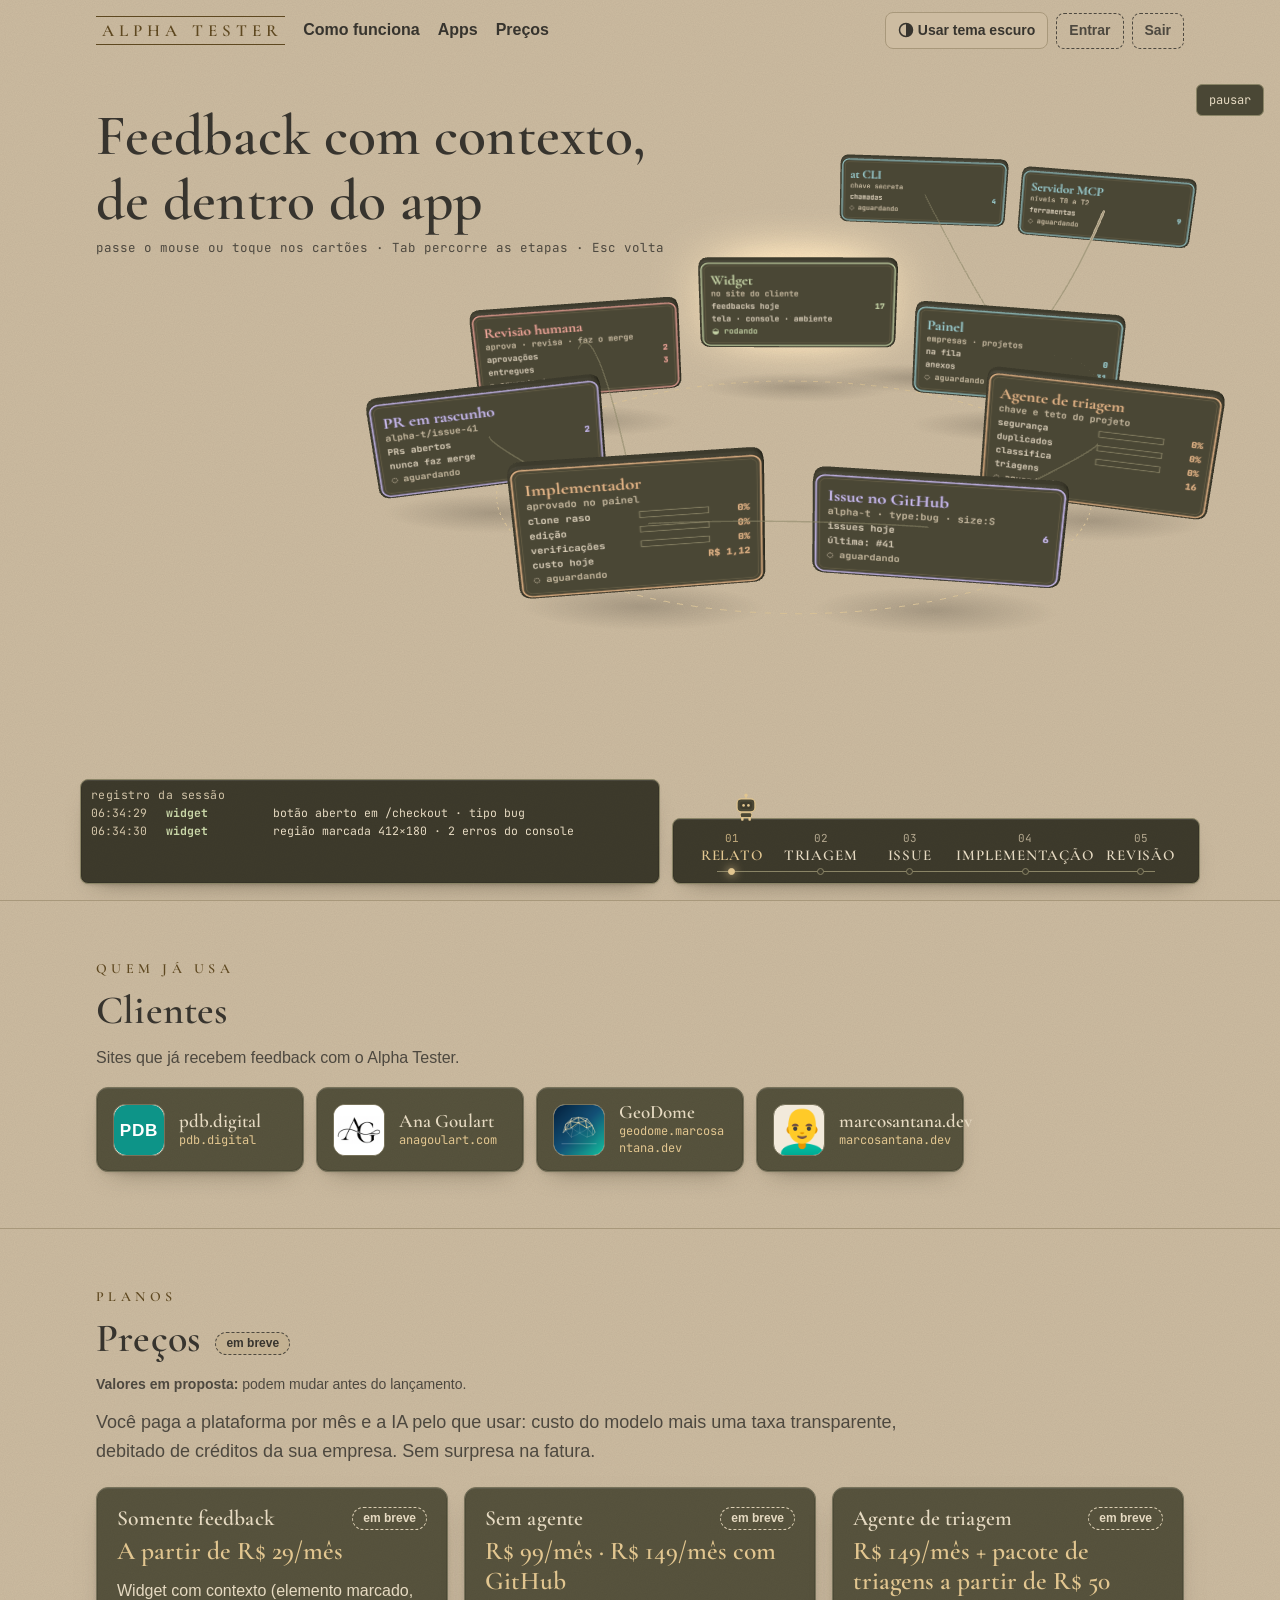
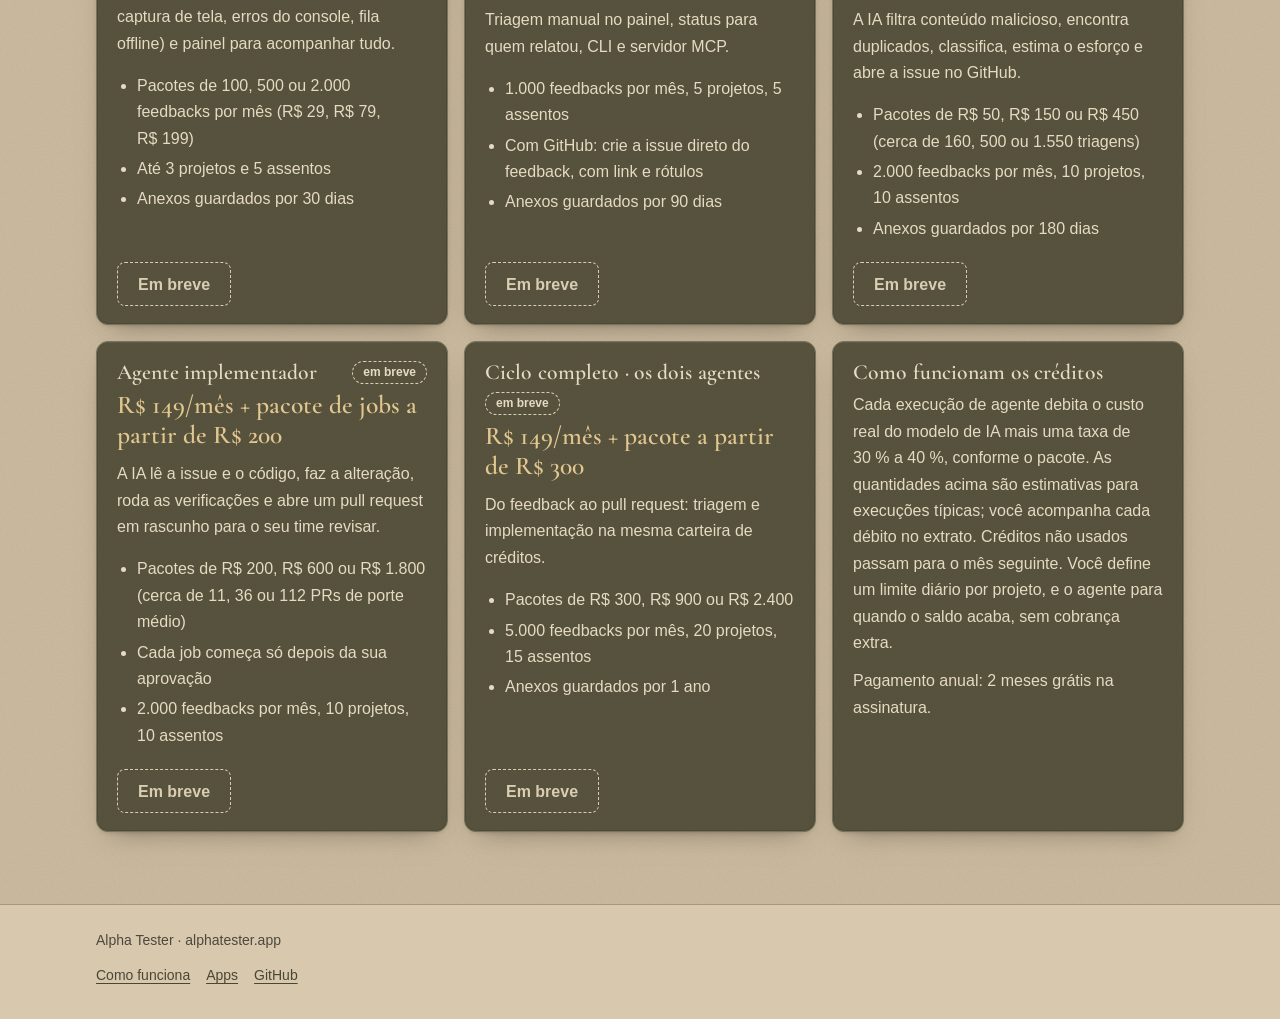
==== index.html @ ad8955ed "feat(landing): animated hero scene of the loop (#3) The first viewport is the loop, in real 3D (thre" ====
<!doctype html>
<html lang="pt-BR">
<head>
<meta charset="utf-8">
<meta name="viewport" content="width=device-width, initial-scale=1">
<title>Alpha Tester — feedback com contexto, de dentro do app</title>
<meta name="description" content="Alpha Tester: widget de feedback para apps em teste. O relato chega com tela, console e ambiente; um agente faz a triagem e abre a issue no GitHub, outro propõe a correção em um PR em rascunho.">
<meta name="color-scheme" content="light dark">
<meta name="theme-color" content="#CDBCA1" media="(prefers-color-scheme: light)">
<meta name="theme-color" content="#17333A" media="(prefers-color-scheme: dark)">
<link rel="canonical" href="https://alphatester.app/">
<meta property="og:type" content="website">
<meta property="og:site_name" content="Alpha Tester">
<meta property="og:locale" content="pt_BR">
<meta property="og:url" content="https://alphatester.app/">
<meta property="og:title" content="Alpha Tester — feedback com contexto, de dentro do app">
<meta property="og:description" content="Do widget ao PR em rascunho: feedback com contexto, triagem por agente, issue no GitHub e uma pessoa decidindo o merge.">
<meta name="twitter:card" content="summary">
<link rel="icon" href="/assets/favicon.svg" type="image/svg+xml">
<script>
  (function () {
    try {
      var t = localStorage.getItem('alphatester-theme');
      if (t === 'light' || t === 'dark') document.documentElement.setAttribute('data-theme', t);
    } catch (e) { /* storage unavailable: follow the system preference */ }
  })();
</script>
<link rel="stylesheet" href="/assets/site.css">
<script src="/assets/theme.js" defer></script>
<script src="/assets/scenes.js" defer></script>
<script src="/assets/loop.js" defer></script>
<script type="module" src="/assets/hero3d.js"></script>
</head>
<body>
<a class="skip" href="#conteudo">Pular para o conteúdo</a>

<header class="site-header is-over">
  <div class="wrap">
    <a class="brand" href="/">ALPHA TESTER</a>
    <nav class="site-nav" aria-label="Principal">
      <a href="/como-funciona/">Como funciona</a>
      <a href="https://apps.alphatester.app">Apps</a>
      <a href="#precos">Preços</a>
    </nav>
    <div class="header-actions">
      <button type="button" class="theme-toggle" data-theme-toggle hidden>
        <svg viewBox="0 0 16 16" aria-hidden="true"><circle cx="8" cy="8" r="6.5" fill="none" stroke="currentColor" stroke-width="1.5"/><path d="M8 1.5a6.5 6.5 0 0 1 0 13z" fill="currentColor"/></svg><span data-theme-label>Usar tema escuro</span>
      </button>
      <button type="button" class="btn small" aria-disabled="true" title="em breve">Entrar</button>
      <button type="button" class="btn small" aria-disabled="true" title="em breve">Sair</button>
    </div>
  </div>
</header>

<main id="conteudo">
  <section class="hero" id="ciclo" aria-labelledby="hero-titulo" data-story="hero" data-view="3d">
    <div class="story-stage" data-stage></div>
    <div class="hero-copy">
      <h1 id="hero-titulo">Feedback com contexto, de dentro do app</h1>
      <p class="hero-hint">passe o mouse ou toque nos cartões · Tab percorre as etapas · Esc volta</p>
    </div>
    <ul class="proxies" data-proxies></ul>
    <button type="button" class="scene-ctl" data-ctl>pausar</button>
    <div class="hero-dock">
      <div class="story-log" data-log></div>
      <nav class="rail" data-rail aria-label="Etapas do ciclo"></nav>
    </div>
    <div data-caption></div>
  </section>

  <section id="clientes" class="below" aria-labelledby="clientes-titulo">
    <div class="wrap">
      <p class="eyebrow">Quem já usa</p>
      <h2 id="clientes-titulo">Clientes</h2>
      <p class="muted">Sites que já recebem feedback com o Alpha Tester.</p>
      <ul class="clients">
        <li><a class="client card" href="https://pdb.digital">
          <img src="/assets/clients/pdb-digital.svg" alt="" width="56" height="56">
          <span><strong>pdb.digital</strong><span class="client-url">pdb.digital</span></span>
        </a></li>
        <li><a class="client card" href="https://anagoulart.com">
          <img src="/assets/clients/ana-goulart.png" alt="" width="56" height="56">
          <span><strong>Ana Goulart</strong><span class="client-url">anagoulart.com</span></span>
        </a></li>
        <li><a class="client card" href="https://geodome.marcosantana.dev">
          <img src="/assets/clients/geodome.png" alt="" width="56" height="56">
          <span><strong>GeoDome</strong><span class="client-url">geodome.marcosantana.dev</span></span>
        </a></li>
        <li><a class="client card" href="https://marcosantana.dev">
          <img src="/assets/clients/marcosantana-dev.svg" alt="" width="56" height="56">
          <span><strong>marcosantana.dev</strong><span class="client-url">marcosantana.dev</span></span>
        </a></li>
      </ul>
    </div>
  </section>

  <section id="precos" class="below" aria-labelledby="precos-titulo">
    <div class="wrap">
      <p class="eyebrow">Planos</p>
      <h2 id="precos-titulo">Preços <span class="badge soon">em breve</span></h2>
      <p class="small-print"><strong>Valores em proposta:</strong> podem mudar antes do lançamento.</p>
      <p class="lead">Você paga a plataforma por mês e a IA pelo que usar: custo
      do modelo mais uma taxa transparente, debitado de créditos da sua
      empresa. Sem surpresa na fatura.</p>
      <div class="grid three plans">
        <article class="card plan">
          <div class="plan-head"><h3>Somente feedback</h3><span class="badge soon">em breve</span></div>
          <p class="plan-price">A partir de R$&nbsp;29/mês</p>
          <p>Widget com contexto (elemento marcado, captura de tela, erros do console, fila offline) e painel para acompanhar tudo.</p>
          <ul>
            <li>Pacotes de 100, 500 ou 2.000 feedbacks por mês (R$&nbsp;29, R$&nbsp;79, R$&nbsp;199)</li>
            <li>Até 3 projetos e 5 assentos</li>
            <li>Anexos guardados por 30 dias</li>
          </ul>
          <button type="button" class="btn plan-cta" aria-disabled="true" title="em breve">Em breve</button>
        </article>
        <article class="card plan">
          <div class="plan-head"><h3>Sem agente</h3><span class="badge soon">em breve</span></div>
          <p class="plan-price">R$&nbsp;99/mês · R$&nbsp;149/mês com GitHub</p>
          <p>Triagem manual no painel, status para quem relatou, CLI e servidor MCP.</p>
          <ul>
            <li>1.000 feedbacks por mês, 5 projetos, 5 assentos</li>
            <li>Com GitHub: crie a issue direto do feedback, com link e rótulos</li>
            <li>Anexos guardados por 90 dias</li>
          </ul>
          <button type="button" class="btn plan-cta" aria-disabled="true" title="em breve">Em breve</button>
        </article>
        <article class="card plan">
          <div class="plan-head"><h3>Agente de triagem</h3><span class="badge soon">em breve</span></div>
          <p class="plan-price">R$&nbsp;149/mês + pacote de triagens a partir de R$&nbsp;50</p>
          <p>A IA filtra conteúdo malicioso, encontra duplicados, classifica, estima o esforço e abre a issue no GitHub.</p>
          <ul>
            <li>Pacotes de R$&nbsp;50, R$&nbsp;150 ou R$&nbsp;450 (cerca de 160, 500 ou 1.550 triagens)</li>
            <li>2.000 feedbacks por mês, 10 projetos, 10 assentos</li>
            <li>Anexos guardados por 180 dias</li>
          </ul>
          <button type="button" class="btn plan-cta" aria-disabled="true" title="em breve">Em breve</button>
        </article>
        <article class="card plan">
          <div class="plan-head"><h3>Agente implementador</h3><span class="badge soon">em breve</span></div>
          <p class="plan-price">R$&nbsp;149/mês + pacote de jobs a partir de R$&nbsp;200</p>
          <p>A IA lê a issue e o código, faz a alteração, roda as verificações e abre um pull request em rascunho para o seu time revisar.</p>
          <ul>
            <li>Pacotes de R$&nbsp;200, R$&nbsp;600 ou R$&nbsp;1.800 (cerca de 11, 36 ou 112 PRs de porte médio)</li>
            <li>Cada job começa só depois da sua aprovação</li>
            <li>2.000 feedbacks por mês, 10 projetos, 10 assentos</li>
          </ul>
          <button type="button" class="btn plan-cta" aria-disabled="true" title="em breve">Em breve</button>
        </article>
        <article class="card plan">
          <div class="plan-head"><h3>Ciclo completo · os dois agentes</h3><span class="badge soon">em breve</span></div>
          <p class="plan-price">R$&nbsp;149/mês + pacote a partir de R$&nbsp;300</p>
          <p>Do feedback ao pull request: triagem e implementação na mesma carteira de créditos.</p>
          <ul>
            <li>Pacotes de R$&nbsp;300, R$&nbsp;900 ou R$&nbsp;2.400</li>
            <li>5.000 feedbacks por mês, 20 projetos, 15 assentos</li>
            <li>Anexos guardados por 1 ano</li>
          </ul>
          <button type="button" class="btn plan-cta" aria-disabled="true" title="em breve">Em breve</button>
        </article>
        <div class="card credits">
        <h3>Como funcionam os créditos</h3>
        <p>Cada execução de agente debita o custo real do modelo de IA mais uma
        taxa de 30&nbsp;% a 40&nbsp;%, conforme o pacote. As quantidades acima
        são estimativas para execuções típicas; você acompanha cada débito no
        extrato. Créditos não usados passam para o mês seguinte. Você define
        um limite diário por projeto, e o agente para quando o saldo acaba,
        sem cobrança extra.</p>
        <p>Pagamento anual: 2 meses grátis na assinatura.</p>
        </div>
      </div>
    </div>
  </section>
</main>

<footer class="site-footer">
  <div class="wrap">
    <p>Alpha Tester · alphatester.app</p>
    <nav aria-label="Rodapé">
      <a href="/como-funciona/">Como funciona</a>
      <a href="https://apps.alphatester.app">Apps</a>
      <a href="https://github.com/msant77/alpha-t">GitHub</a>
    </nav>
  </div>
</footer>
<!-- Alpha Tester feedback widget: hidden unless this browser opted in.
     ?alpha=1 turns it on (localStorage.alpha = "1"), ?alpha=0 turns it off.
     Same SDK and dashboard as the testing script (/teste/), on the
     landing's own project; the key alone selects the project. -->
<script>
  (function () {
    var on = false;
    try {
      var q = new URLSearchParams(location.search).get("alpha");
      if (q === "1") localStorage.setItem("alpha", "1");
      if (q === "0") localStorage.removeItem("alpha");
      on = localStorage.getItem("alpha") === "1";
    } catch (e) { /* storage unavailable: the widget stays hidden */ }
    if (!on) return;
    var s = document.createElement("script");
    s.src = "https://apps.alphatester.app/teste/alpha-tester.umd.js";
    s.onload = function () {
      if (!window.AlphaTester) return;
      AlphaTester.init({
        projectId: "alpha-tester-landing",
        apiKey: "at_pub_r1SFXHb8yXUh_sXqehXW86E3AuGcxyxy",
        endpoint: "https://dev.alphatester.app"
      });
    };
    document.body.appendChild(s);
  })();
</script>
</body>
</html>
---- assets/site.css ----
/*
 * Alpha Tester — shared styles for the landing and "Como funciona".
 *
 * Two named palettes, one per theme, sampled from the owner's swatches
 * (textured plaster and leather cards with gold serif lettering):
 *
 *   Light  "sage / charcoal / oatmeal": oatmeal surface, charcoal text,
 *          sage for cards, borders and buttons.
 *   Dark   "peacock / tobacco / parchment": peacock surface, parchment
 *          text, tobacco for cards, borders and buttons.
 *   Both   one gold, from the lettering, for display type and the glow.
 *
 * Sampled band medians: sage #68644C, charcoal #32302C, oatmeal #C8B79C
 * (flat #D2C1A6); peacock #112D32 (light #1E3E44), tobacco #38160B
 * (#462213), parchment #D0BA96 (flat #DBC5A2); gold lettering ~#C8A465.
 * Where a text pair failed WCAG AA (4.5:1) only the lightness moved,
 * never the hue. Ratios are in the comments; every colour lives here.
 *
 * Theme choice: the system preference unless the visitor picked one with
 * the toggle (localStorage), applied as <html data-theme> before paint.
 */

/* ---- Fonts: self-hosted, SIL OFL 1.1 (licences in assets/fonts/) ---- */
@font-face {
  font-family: "Cormorant Garamond"; font-style: normal; font-weight: 500; font-display: swap;
  src: url("/assets/fonts/cormorant-garamond-latin-500-normal.woff2") format("woff2");
}
@font-face {
  font-family: "Cormorant Garamond"; font-style: normal; font-weight: 600; font-display: swap;
  src: url("/assets/fonts/cormorant-garamond-latin-600-normal.woff2") format("woff2");
}
@font-face {
  font-family: "JetBrains Mono"; font-style: normal; font-weight: 400; font-display: swap;
  src: url("/assets/fonts/jetbrains-mono-latin-400-normal.woff2") format("woff2");
}
@font-face {
  font-family: "JetBrains Mono"; font-style: normal; font-weight: 700; font-display: swap;
  src: url("/assets/fonts/jetbrains-mono-latin-700-normal.woff2") format("woff2");
}

/* ---- Light: sage / charcoal / oatmeal (default) ---- */
:root {
  color-scheme: light;
  --font-sans: -apple-system, BlinkMacSystemFont, "Segoe UI", Roboto, Ubuntu, "Helvetica Neue", Arial, sans-serif;
  --font-display: "Cormorant Garamond", "Cormorant", Georgia, "Times New Roman", serif;
  --font-mono: "JetBrains Mono", ui-monospace, "SF Mono", Menlo, Consolas, monospace;

  --surface: #CDBCA1;        /* oatmeal */
  --surface-raised: #D8C9AE; /* oatmeal, flat light */
  --text: #37342E;           /* charcoal: 6.68 on surface, 7.61 on raised */
  --muted: #4D483F;          /* 4.88 on surface, 5.57 on raised */
  --line: #A8987B;           /* hairlines (decorative) */
  --card: #58543E;           /* sage, darkened from #68644C so text passes */
  --on-card: #E6DAC2;        /* 5.51 on card */
  --card-muted: #DACDB2;     /* 4.85 on card */
  --card-line: #77725A;
  --accent: #58543E;         /* sage buttons */
  --on-accent: #E6DAC2;      /* 5.51 */
  --accent-ink: #4A4634;     /* sage for links on oatmeal: 5.10 / 5.81 */
  --gold: #C8A465;           /* lettering gold: glow, rules, large type on dark */
  --gold-ink: #5E4820;       /* gold darkened for oatmeal: 4.66 / 5.32 */
  --gold-on-card: #E2C690;   /* gold lightened for sage: 4.62 */
  --soon-bg: #C3B192;        /* text 5.92 */
  --logo-bg: #F2EADB;        /* behind client marks */
  --focus: #37342E;
  --shadow-card: inset 0 1px 0 rgba(255, 255, 255, .10), inset 0 0 0 1px rgba(0, 0, 0, .10),
                 0 12px 26px -16px rgba(40, 34, 20, .55), 0 2px 5px -3px rgba(40, 34, 20, .35);
  /* plaster: fine dark speckle, 5 % */
  --grain: url("data:image/svg+xml,%3Csvg xmlns='http://www.w3.org/2000/svg' width='240' height='240'%3E%3Cfilter id='n'%3E%3CfeTurbulence type='fractalNoise' baseFrequency='.9' numOctaves='3' stitchTiles='stitch'/%3E%3CfeColorMatrix values='0 0 0 0 0 0 0 0 0 0 0 0 0 0 0 1 0 0 0 0'/%3E%3C/filter%3E%3Crect width='100%25' height='100%25' filter='url(%23n)' opacity='.05'/%3E%3C/svg%3E");

  /* live scenes: dark sage terminals on the oatmeal page */
  --term-bg: #3E3B2C;
  --term-panel: #4A4735;     /* text 6.76, muted 5.44 */
  --term-text: #E6DAC2;
  --term-muted: #D2C4A8;
  --term-line: #8A8466;
  --term-chrome: #353225;
  --role-client: #C9D6A8;    /* 6.09 on panel */
  --role-core: #9FD0CF;      /* 5.53 */
  --role-agent: #E8B98A;     /* 5.23 */
  --role-github: #CDBEF0;    /* 5.45 */
  --role-human: #F1A99B;     /* 4.85 */
  --scene-gold: #E2C690;     /* 5.67 on panel */
}

/* ---- Dark: peacock / tobacco / parchment ---- */
@media (prefers-color-scheme: dark) {
  :root:not([data-theme="light"]) {
    color-scheme: dark;
    --surface: #17333A;        /* peacock */
    --surface-raised: #1E3E44; /* peacock, lit */
    --text: #DFCBA6;           /* parchment: 8.42 on surface, 7.24 on raised */
    --muted: #B8A584;          /* 5.57 / 4.79 */
    --line: #35575D;
    --card: #412013;           /* tobacco */
    --on-card: #DFCBA6;        /* 9.18 */
    --card-muted: #C2AF8D;     /* 6.81 */
    --card-line: #6A3A22;
    --accent: #4A2616;         /* tobacco buttons */
    --on-accent: #DFCBA6;      /* 8.37 */
    --accent-ink: #C8A465;     /* gold links: 5.56 / 4.90 */
    --gold: #C8A465;
    --gold-ink: #C8A465;       /* 5.56 / 4.90 */
    --gold-on-card: #C8A465;   /* 6.21 on tobacco */
    --soon-bg: #102A2F;
    --logo-bg: #EADFC9;
    --focus: #C8A465;
    --shadow-card: inset 0 1px 0 rgba(255, 230, 190, .07), inset 0 0 0 1px rgba(0, 0, 0, .25),
                   0 14px 30px -16px rgba(0, 0, 0, .7), 0 2px 6px -3px rgba(0, 0, 0, .5);
    /* leather: coarser light grain, 4 % */
    --grain: url("data:image/svg+xml,%3Csvg xmlns='http://www.w3.org/2000/svg' width='240' height='240'%3E%3Cfilter id='n'%3E%3CfeTurbulence type='fractalNoise' baseFrequency='.55' numOctaves='4' stitchTiles='stitch'/%3E%3CfeColorMatrix values='0 0 0 0 1 0 0 0 0 1 0 0 0 0 1 1 0 0 0 0'/%3E%3C/filter%3E%3Crect width='100%25' height='100%25' filter='url(%23n)' opacity='.04'/%3E%3C/svg%3E");
    --term-bg: #0F262B;
    --term-panel: #412013;     /* tobacco cards: text 9.18, muted 6.58 */
    --term-text: #DFCBA6;
    --term-muted: #BFAC8A;
    --term-line: #4C6B70;
    --term-chrome: #0B1F23;
    --role-client: #C9D6A8;    /* 9.49 on panel, all roles above 7 */
    --role-core: #9FD0CF;
    --role-agent: #E8B98A;
    --role-github: #CDBEF0;
    --role-human: #F1A99B;
    --scene-gold: #C8A465;     /* 6.21 on panel, 6.72 on bg */
  }
}
:root[data-theme="dark"] {
  color-scheme: dark;
  --surface: #17333A;
  --surface-raised: #1E3E44;
  --text: #DFCBA6;
  --muted: #B8A584;
  --line: #35575D;
  --card: #412013;
  --on-card: #DFCBA6;
  --card-muted: #C2AF8D;
  --card-line: #6A3A22;
  --accent: #4A2616;
  --on-accent: #DFCBA6;
  --accent-ink: #C8A465;
  --gold: #C8A465;
  --gold-ink: #C8A465;
  --gold-on-card: #C8A465;
  --soon-bg: #102A2F;
  --logo-bg: #EADFC9;
  --focus: #C8A465;
  --shadow-card: inset 0 1px 0 rgba(255, 230, 190, .07), inset 0 0 0 1px rgba(0, 0, 0, .25),
                 0 14px 30px -16px rgba(0, 0, 0, .7), 0 2px 6px -3px rgba(0, 0, 0, .5);
  --grain: url("data:image/svg+xml,%3Csvg xmlns='http://www.w3.org/2000/svg' width='240' height='240'%3E%3Cfilter id='n'%3E%3CfeTurbulence type='fractalNoise' baseFrequency='.55' numOctaves='4' stitchTiles='stitch'/%3E%3CfeColorMatrix values='0 0 0 0 1 0 0 0 0 1 0 0 0 0 1 1 0 0 0 0'/%3E%3C/filter%3E%3Crect width='100%25' height='100%25' filter='url(%23n)' opacity='.04'/%3E%3C/svg%3E");
  --term-bg: #0F262B;
  --term-panel: #412013;
  --term-text: #DFCBA6;
  --term-muted: #BFAC8A;
  --term-line: #4C6B70;
  --term-chrome: #0B1F23;
  --role-client: #C9D6A8;
  --role-core: #9FD0CF;
  --role-agent: #E8B98A;
  --role-github: #CDBEF0;
  --role-human: #F1A99B;
  --scene-gold: #C8A465;
}

/* ---- Base ---- */
*, *::before, *::after { box-sizing: border-box; }
html { -webkit-text-size-adjust: 100%; }
body {
  margin: 0;
  background: var(--grain), var(--surface);
  color: var(--text);
  font: 16px/1.65 var(--font-sans);
  overflow-wrap: break-word;
}
img, svg { max-width: 100%; height: auto; }
a { color: var(--accent-ink); text-underline-offset: 3px; }
a:hover { text-decoration-thickness: 2px; }
:focus-visible { outline: 3px solid var(--focus); outline-offset: 2px; }
code {
  font-family: var(--font-mono);
  font-size: .86em;
  background: var(--soon-bg);
  padding: 1px 6px;
  border-radius: 5px;
}
h1, h2, h3 { font-family: var(--font-display); font-weight: 600; line-height: 1.12; letter-spacing: .005em; }
h1 { font-size: 2.5rem; margin: 0 0 14px; }
h2 { font-size: 2rem; margin: 0 0 12px; }
h3 { font-size: 1.35rem; margin: 0 0 6px; }
p { margin: 0 0 12px; }

.wrap { max-width: 1120px; margin: 0 auto; padding: 0 16px; }
.narrow { max-width: 760px; }
.skip {
  position: absolute; left: -9999px; top: 8px;
  background: var(--surface-raised); color: var(--text); padding: 8px 12px;
}
.skip:focus { left: 16px; z-index: 10; }

.sr-only {
  position: absolute; width: 1px; height: 1px; padding: 0; margin: -1px;
  overflow: hidden; clip: rect(0 0 0 0); white-space: nowrap; border: 0;
}
.r-client { --role: var(--role-client); }
.r-core   { --role: var(--role-core); }
.r-agent  { --role: var(--role-agent); }
.r-github { --role: var(--role-github); }
.r-human  { --role: var(--role-human); }

/* ---- Header ---- */
.site-header {
  background: var(--grain), var(--surface-raised);
  border-bottom: 1px solid var(--line);
}
.site-header .wrap {
  display: flex; flex-wrap: wrap; align-items: center;
  gap: 8px 18px; padding-top: 12px; padding-bottom: 12px;
}
.brand {
  display: inline-block; font-family: var(--font-display); font-weight: 600;
  letter-spacing: .3em; font-size: 17px; line-height: 1.2;
  color: var(--gold-ink); border-top: 1px solid var(--gold-ink); border-bottom: 1px solid var(--gold-ink);
  padding: 4px 2px 3px 6px; text-decoration: none; white-space: nowrap;
}
.site-nav { display: flex; flex-wrap: wrap; gap: 4px 18px; margin-right: auto; }
.site-nav a { font-weight: 600; text-decoration: none; padding: 4px 0; color: var(--text); }
.site-nav a:hover, .site-nav a[aria-current="page"] { text-decoration: underline; text-decoration-color: var(--gold-ink); }
.header-actions { display: flex; flex-wrap: wrap; gap: 8px; align-items: center; }

/* ---- Buttons ---- */
.btn {
  display: inline-flex; align-items: center; justify-content: center; gap: 6px;
  min-height: 44px; padding: 10px 20px; border-radius: 8px;
  font: inherit; font-weight: 700; line-height: 1.2; text-decoration: none;
  background: var(--grain), var(--accent); color: var(--on-accent);
  border: 1px solid var(--gold); cursor: pointer; box-shadow: var(--shadow-card);
}
.btn:hover { filter: brightness(1.08); text-decoration: none; }
.btn.ghost { background: transparent; color: var(--accent-ink); border-color: var(--accent-ink); box-shadow: none; }
.btn.small { min-height: 36px; padding: 6px 12px; font-size: 14px; }
.btn[aria-disabled="true"] {
  background: transparent; color: var(--muted); box-shadow: none;
  border: 1px dashed var(--muted); cursor: not-allowed; filter: none;
}
.card .btn[aria-disabled="true"] { color: var(--card-muted); border-color: var(--card-muted); }
.theme-toggle {
  min-height: 36px; padding: 6px 12px; border-radius: 8px;
  font: inherit; font-size: 14px; font-weight: 600;
  background: var(--surface); color: var(--text);
  border: 1px solid var(--line); cursor: pointer;
}
.theme-toggle svg { width: 16px; height: 16px; vertical-align: -3px; margin-right: 4px; }

/* ---- Sections ---- */
main section { padding: 48px 0; }
main section + section { border-top: 1px solid var(--line); }
.eyebrow {
  margin: 0 0 8px; font-family: var(--font-display); font-size: 14px; font-weight: 600;
  letter-spacing: .32em; text-transform: uppercase; color: var(--gold-ink);
}
.lead { font-size: 1.125rem; color: var(--muted); max-width: 46em; }
.muted { color: var(--muted); }
.small-print { font-size: 14px; color: var(--muted); }

/* Cards: sage (light) or tobacco (dark), slightly raised, with grain. */
.card {
  background: var(--grain), var(--card); color: var(--on-card);
  border: 1px solid var(--card-line); border-radius: 12px; padding: 18px 20px;
  box-shadow: var(--shadow-card);
}
.card a { color: var(--gold-on-card); }
.card .muted, .card .small-print { color: var(--card-muted); }
.card p:last-child { margin-bottom: 0; }
.grid { display: grid; gap: 16px; grid-template-columns: 1fr; }
@media (min-width: 640px) {
  .grid.two { grid-template-columns: repeat(2, 1fr); }
  .grid.three { grid-template-columns: repeat(2, 1fr); }
}
@media (min-width: 960px) {
  .grid.three { grid-template-columns: repeat(3, 1fr); }
  h1 { font-size: 3.6rem; }
  h2 { font-size: 2.5rem; }
}

.badge {
  display: inline-block; font-family: var(--font-sans); font-size: 12px; font-weight: 700; line-height: 1.4;
  padding: 2px 10px; border-radius: 999px; white-space: nowrap; letter-spacing: 0;
  background: var(--accent); color: var(--on-accent); vertical-align: middle;
}
h2 .badge { margin-left: 6px; }
.badge.soon {
  background: var(--soon-bg); color: var(--text);
  border: 1px dashed var(--muted);
}
.card .badge.soon { background: transparent; color: var(--on-card); border-color: var(--card-muted); }

/* ---- Landing: the hero is the scene ---- */
.site-header.is-over {
  position: absolute; top: 0; left: 0; right: 0; z-index: 20;
  background: transparent; border-bottom: 0;
}
.hero {
  position: relative; min-height: 100vh; min-height: 100svh; padding: 0; overflow: hidden;
  isolation: isolate;
}
.hero.is-3d .story-stage { position: absolute; inset: 0; z-index: 0; }
.hero-canvas { display: block; width: 100%; height: 100%; touch-action: pan-y; }
.hero-copy {
  position: relative; z-index: 3; pointer-events: none;
  max-width: 1120px; margin: 0 auto; padding: 92px 16px 0;
}
.hero-copy h1 { max-width: 11em; margin: 0 0 6px; font-size: 2.35rem; text-wrap: balance; }
.hero-copy { transition: opacity .5s ease; }
.hero.has-sel .hero-copy { opacity: .14; }
.log-empty { color: var(--term-muted); display: block !important; }
.hero-hint {
  margin: 0; font: 12.5px/1.5 var(--font-mono); color: var(--muted);
}
.hero .proxies {
  position: relative; z-index: 4; list-style: none; margin: 8px auto 0; padding: 0 16px;
  max-width: 1120px; display: flex; flex-wrap: wrap; gap: 6px; height: 0; overflow: visible;
}
.proxy {
  position: absolute; left: -9999px;
  font: 12px var(--font-mono); padding: 4px 10px; border-radius: 999px;
  background: var(--term-panel); color: var(--term-text); border: 1px solid var(--scene-gold);
}
.proxy:focus { position: static; left: auto; }
.scene-ctl {
  position: absolute; z-index: 4; right: 16px; top: 84px;
  font: 12px var(--font-mono); min-height: 32px; padding: 4px 12px; border-radius: 6px;
  color: var(--term-text); background: var(--term-panel); border: 1px solid var(--term-line);
  cursor: pointer;
}
.scene-ctl:hover { border-color: var(--scene-gold); }

/* bottom dock: session log + progress rail */
.hero-dock {
  position: absolute; z-index: 3; left: 50%; bottom: 16px; transform: translateX(-50%);
  width: min(1120px, calc(100% - 32px));
  display: grid; grid-template-columns: minmax(0, 1.1fr) minmax(0, 1fr); gap: 12px; align-items: end;
}
.story-log {
  font: 11.5px/1.55 var(--font-mono); color: var(--term-text);
  background: var(--grain), var(--term-bg); border: 1px solid var(--term-line); border-radius: 8px;
  padding: 6px 10px 8px; box-shadow: var(--shadow-card); pointer-events: none;
}
.story-log.is-pinned { border-color: var(--scene-gold); }
.log-head { color: var(--term-muted); letter-spacing: .04em; }
.story-log.is-pinned .log-head { color: var(--scene-gold); }
.log-list { list-style: none; margin: 0; padding: 0; min-height: 6.2em; }
.log-list li { display: grid; grid-template-columns: 5.8em 8.6em minmax(0, 1fr); gap: 8px; }
.log-list li.is-new { animation: log-in .45s cubic-bezier(.22, .8, .3, 1); }
.log-t { color: var(--term-muted); }
.log-who { color: var(--role); font-weight: 700; overflow: hidden; text-overflow: ellipsis; white-space: nowrap; }
.log-x { overflow-wrap: anywhere; }
@keyframes log-in { from { opacity: 0; transform: translateY(6px); } to { opacity: 1; transform: none; } }

/* progress rail: Relato -> Triagem -> Issue -> Implementação -> Revisão */
.rail {
  position: relative; padding: 10px 14px 8px;
  background: var(--grain), var(--term-bg); border: 1px solid var(--term-line); border-radius: 8px;
  box-shadow: var(--shadow-card); font-family: var(--font-mono);
}
.rail-steps {
  list-style: none; margin: 0; padding: 0; display: grid; grid-template-columns: repeat(5, 1fr);
  position: relative;
}
.rail-steps::before {
  content: ""; position: absolute; left: 6%; right: 6%; bottom: 3px; height: 1px; background: var(--term-line);
}
.rail-btn {
  position: relative; display: flex; flex-direction: column; align-items: center; gap: 0;
  width: 100%; min-height: 44px; padding: 2px 2px 10px; cursor: pointer;
  font: 11px/1.3 var(--font-mono); color: var(--term-muted); background: none; border: 0;
}
.rail-btn::after {
  content: ""; position: absolute; bottom: 0; left: 50%; width: 7px; height: 7px; margin-left: -3.5px;
  border-radius: 50%; background: var(--term-bg); border: 1px solid var(--term-line);
  transition: background .4s ease, border-color .4s ease, box-shadow .4s ease;
}
.rail-n { opacity: .8; }
.rail-label { font-family: var(--font-display); font-size: 15px; font-weight: 600; letter-spacing: .06em; text-transform: uppercase; color: var(--term-text); }
.rail-btn.is-past::after { background: var(--term-line); }
.rail-btn.is-on .rail-label, .rail-btn.is-on .rail-n { color: var(--scene-gold); }
.rail-btn.is-on::after { background: var(--scene-gold); border-color: var(--scene-gold); box-shadow: 0 0 10px var(--scene-gold); }
.rail-btn[aria-expanded="true"] .rail-label { text-decoration: underline; text-underline-offset: 4px; }
.rail-btn:focus-visible { outline: 2px solid var(--scene-gold); outline-offset: 2px; }

/* the tester bot walking along the rail */
.bot {
  position: absolute; left: 14px; top: -26px; width: 26px; height: 28px; opacity: 0;
  transition: transform .9s cubic-bezier(.45, 0, .2, 1), opacity .4s ease; pointer-events: none;
}
.bot.is-shown { opacity: 1; }
.bot svg { display: block; overflow: visible; }
.bot-head { fill: var(--term-panel); stroke: var(--scene-gold); stroke-width: 1.5; }
.bot-face { fill: var(--term-bg); }
.bot-eye { fill: var(--scene-gold); }
.bot-ant { stroke: var(--scene-gold); stroke-width: 1.5; }
.bot-tip { fill: var(--scene-gold); }
.bot-body { fill: var(--term-panel); stroke: var(--scene-gold); stroke-width: 1.2; }
.bot-leg { fill: var(--scene-gold); }
.bot.is-walking .bot-leg.l { animation: bot-step .3s ease-in-out 3 alternate; }
.bot.is-walking .bot-leg.r { animation: bot-step .3s ease-in-out 3 alternate-reverse; }
.bot.is-walking svg { animation: bot-bob .3s ease-in-out 3 alternate; }
@keyframes bot-step { from { transform: translateY(0); } to { transform: translateY(-2px); } }
@keyframes bot-bob { from { transform: translateY(0); } to { transform: translateY(-1.5px); } }
.is-paused .bot svg, .is-paused .bot-leg { animation: none; }

/* caption panel: beside the object, a bottom sheet on narrow screens */
.cap {
  position: absolute; z-index: 10; width: min(320px, calc(100% - 32px));
  padding: 12px 34px 12px 14px; border-radius: 10px;
  font: 12.5px/1.55 var(--font-mono); color: var(--term-text);
  background: var(--grain), var(--term-panel); border: 1px solid var(--term-line);
  box-shadow: var(--shadow-card), 0 0 0 1px rgba(0, 0, 0, .08);
  animation: cap-in .3s cubic-bezier(.22, .8, .3, 1);
}
.cap[hidden] { display: none; }
.cap.is-pinned { border-color: var(--scene-gold); }
.cap-kicker { font-size: 10.5px; letter-spacing: .2em; text-transform: uppercase; color: var(--term-muted); }
.cap-title { font-family: var(--font-display); font-size: 21px; font-weight: 600; line-height: 1.15; color: var(--scene-gold); margin: 2px 0 6px; }
.cap-body p { margin: 0 0 4px; }
.cap-close {
  position: absolute; top: 6px; right: 6px; width: 28px; height: 28px; border-radius: 6px;
  font: 18px/1 var(--font-sans); color: var(--term-text); background: transparent; border: 1px solid transparent; cursor: pointer;
}
.cap:not(.is-pinned) .cap-close { display: none; }
.cap-close:hover { border-color: var(--term-line); }
.cap.is-sheet {
  position: fixed; left: 8px; right: 8px; bottom: 8px; top: auto; width: auto; z-index: 40;
  animation: sheet-in .35s cubic-bezier(.22, .8, .3, 1);
}
@keyframes cap-in { from { opacity: 0; transform: translateY(4px); } to { opacity: 1; transform: none; } }
@keyframes sheet-in { from { transform: translateY(24px); opacity: 0; } to { transform: none; opacity: 1; } }

@media (min-width: 960px) {
  .hero-copy { padding-top: 104px; }
  .hero-copy h1 { font-size: 3.6rem; }
}
@media (max-width: 699px) {
  .site-header .wrap { gap: 6px 12px; padding-top: 8px; padding-bottom: 8px; }
  .brand { font-size: 14px; letter-spacing: .22em; }
  .site-nav { gap: 2px 14px; font-size: 15px; }
  .header-actions .btn.small { min-height: 32px; padding: 4px 10px; font-size: 13px; }
  .theme-toggle { min-height: 32px; padding: 4px 8px; }
  .theme-toggle [data-theme-label] {
    position: absolute; width: 1px; height: 1px; overflow: hidden; clip: rect(0 0 0 0); white-space: nowrap;
  }
  .hero-copy { padding-top: 112px; }
  .hero-copy h1 { font-size: 2rem; }
  .hero-hint { font-size: 11px; }
  .scene-ctl { top: auto; bottom: 168px; right: 12px; }
  .hero-dock { grid-template-columns: 1fr; gap: 6px; bottom: 8px; width: calc(100% - 16px); }
  .story-log { order: 2; font-size: 10.5px; padding: 4px 8px 6px; }
  .log-list { min-height: 3.1em; }
  .log-list li { grid-template-columns: 6.6em minmax(0, 1fr); }
  .log-list li .log-t { display: none; }
  .log-list li:nth-last-child(n + 3) { display: none; }
  .rail { padding: 8px 6px 6px; }
  .rail-label { font-size: 11px; letter-spacing: .04em; }
  .rail-n { display: none; }
}

/* ---- Flat fallback scene (no WebGL, or reduced motion) ---- */
.story-stage.is-dom { position: relative; z-index: 1; padding: 12px 16px 200px; max-width: 1120px; margin: 0 auto; }
.dom-legend {
  display: flex; flex-wrap: wrap; gap: 2px 16px; justify-content: center;
  font: 12px var(--font-mono); color: var(--muted); margin: 8px 0 14px;
}
.term-key { display: inline-flex; align-items: center; gap: 6px; white-space: nowrap; }
.term-key i { width: 9px; height: 9px; background: var(--role); border-radius: 2px; }
.dom-stage {
  position: relative; display: grid; gap: 28px 12px; font: 12px/1.5 var(--font-mono);
  grid-template-columns: repeat(2, minmax(0, 1fr)); padding: 0 18px 0 4px;
}
.dom-stage.is-wide { gap: 34px 26px; }
.term-edges { position: absolute; inset: 0; width: 100%; height: 100%; overflow: visible; pointer-events: none; }
.edge { fill: none; stroke: var(--term-line); stroke-width: 1.2; stroke-dasharray: 2 3; }
.edge.is-hot, .edge.is-sel { stroke: var(--role, var(--scene-gold)); stroke-dasharray: none; stroke-width: 1.8; }
.edge.is-sel { stroke: var(--scene-gold); }
.edge-hit { fill: none; stroke: transparent; stroke-width: 16; pointer-events: stroke; cursor: pointer; }
.edge-head { fill: var(--term-line); }
.packet circle { fill: var(--role); }
.packet .trail { opacity: .45; }
.node {
  position: relative; z-index: 1; min-width: 0; cursor: pointer;
  background: var(--grain), var(--term-panel); color: var(--term-text);
  border: 1.5px solid var(--role); border-radius: 8px; padding: 8px 10px;
  box-shadow: var(--shadow-card); transition: box-shadow .4s ease, opacity .4s ease, transform .4s cubic-bezier(.22, .8, .3, 1);
}
.node.is-active, .node.is-pulse, .node.is-hover, .node.is-sel {
  box-shadow: var(--shadow-card), 0 0 0 1px var(--scene-gold), 0 0 22px -4px var(--scene-gold);
}
.node.is-sel { transform: translateY(-3px); }
.dom-stage.has-sel .node:not(.is-sel) { opacity: .35; }
.node-title { color: var(--role); font: 600 17px/1.2 var(--font-display); }
.node-sub { color: var(--term-muted); }
.m-row { display: flex; align-items: center; gap: 8px; }
.m-label { flex: 1 1 auto; min-width: 0; overflow: hidden; text-overflow: ellipsis; white-space: nowrap; }
.m-val { color: var(--role); font-weight: 700; white-space: nowrap; }
.m-bar { flex: 0 0 34%; height: 9px; border: 1px solid var(--term-line); border-radius: 2px; background: var(--term-bg); overflow: hidden; }
.m-bar i { display: block; height: 100%; width: 0; background: var(--role); }
.node-status { margin-top: 2px; color: var(--term-muted); }
.node.st-run .node-status, .node.st-done .node-status { color: var(--role); }
.st-glyph { display: inline-block; width: 1.4em; }
.hero:not(.is-3d) .hero-dock { position: relative; left: auto; bottom: auto; transform: none; margin: 12px auto 0; }
.hero:not(.is-3d) { min-height: 0; padding-bottom: 24px; }
.hero:not(.is-3d) .story-stage.is-dom { padding-bottom: 8px; }

@media (prefers-reduced-motion: reduce) {
  .log-list li.is-new, .cap, .cap.is-sheet { animation: none; }
  .node, .bot, .rail-btn::after { transition: none; }
  .bot.is-walking svg, .bot.is-walking .bot-leg { animation: none; }
}

/* ---- Clients and pricing (below the scene) ---- */
.clients {
  list-style: none; padding: 0; margin: 16px 0 0;
  display: grid; gap: 12px; grid-template-columns: 1fr;
}
@media (min-width: 560px) { .clients { grid-template-columns: repeat(2, 1fr); } }
@media (min-width: 1000px) { .clients { grid-template-columns: repeat(5, 1fr); } }
.client {
  display: flex; align-items: center; gap: 14px; height: 100%;
  text-decoration: none; padding: 14px 16px;
}
.client:hover strong { text-decoration: underline; }
.client img {
  flex: none; width: 52px; height: 52px; border-radius: 12px;
  background: var(--logo-bg); border: 1px solid var(--card-line); object-fit: contain;
}
.client strong { display: block; font-family: var(--font-display); font-size: 19px; line-height: 1.1; color: var(--on-card); }
.client-url { display: block; font: 12px/1.4 var(--font-mono); color: var(--gold-on-card); overflow-wrap: anywhere; }
.plans { margin: 20px 0 16px; }
.plan { display: flex; flex-direction: column; }
.plan ul { padding-left: 20px; margin: 0 0 16px; }
.plan li { margin: 4px 0; }
.plan-head { display: flex; flex-wrap: wrap; align-items: center; gap: 8px; margin-bottom: 6px; }
.plan-head h3 { margin: 0; margin-right: auto; color: var(--on-card); }
.plan-price { font-family: var(--font-display); font-size: 1.6rem; font-weight: 600; color: var(--gold-on-card); line-height: 1.15; }
.plan-cta { margin-top: auto; align-self: flex-start; }
.credits h3 { margin-bottom: 8px; color: var(--on-card); }
.below { padding: 56px 0; }

/* ---- Footer ---- */
.site-footer {
  border-top: 1px solid var(--line); background: var(--surface-raised);
  padding: 24px 0 32px; color: var(--muted); font-size: 14px;
}
.site-footer a { color: var(--accent-ink); }
.site-footer nav { display: flex; flex-wrap: wrap; gap: 4px 16px; margin-top: 6px; }

@media (prefers-reduced-motion: no-preference) {
  html { scroll-behavior: smooth; }
}
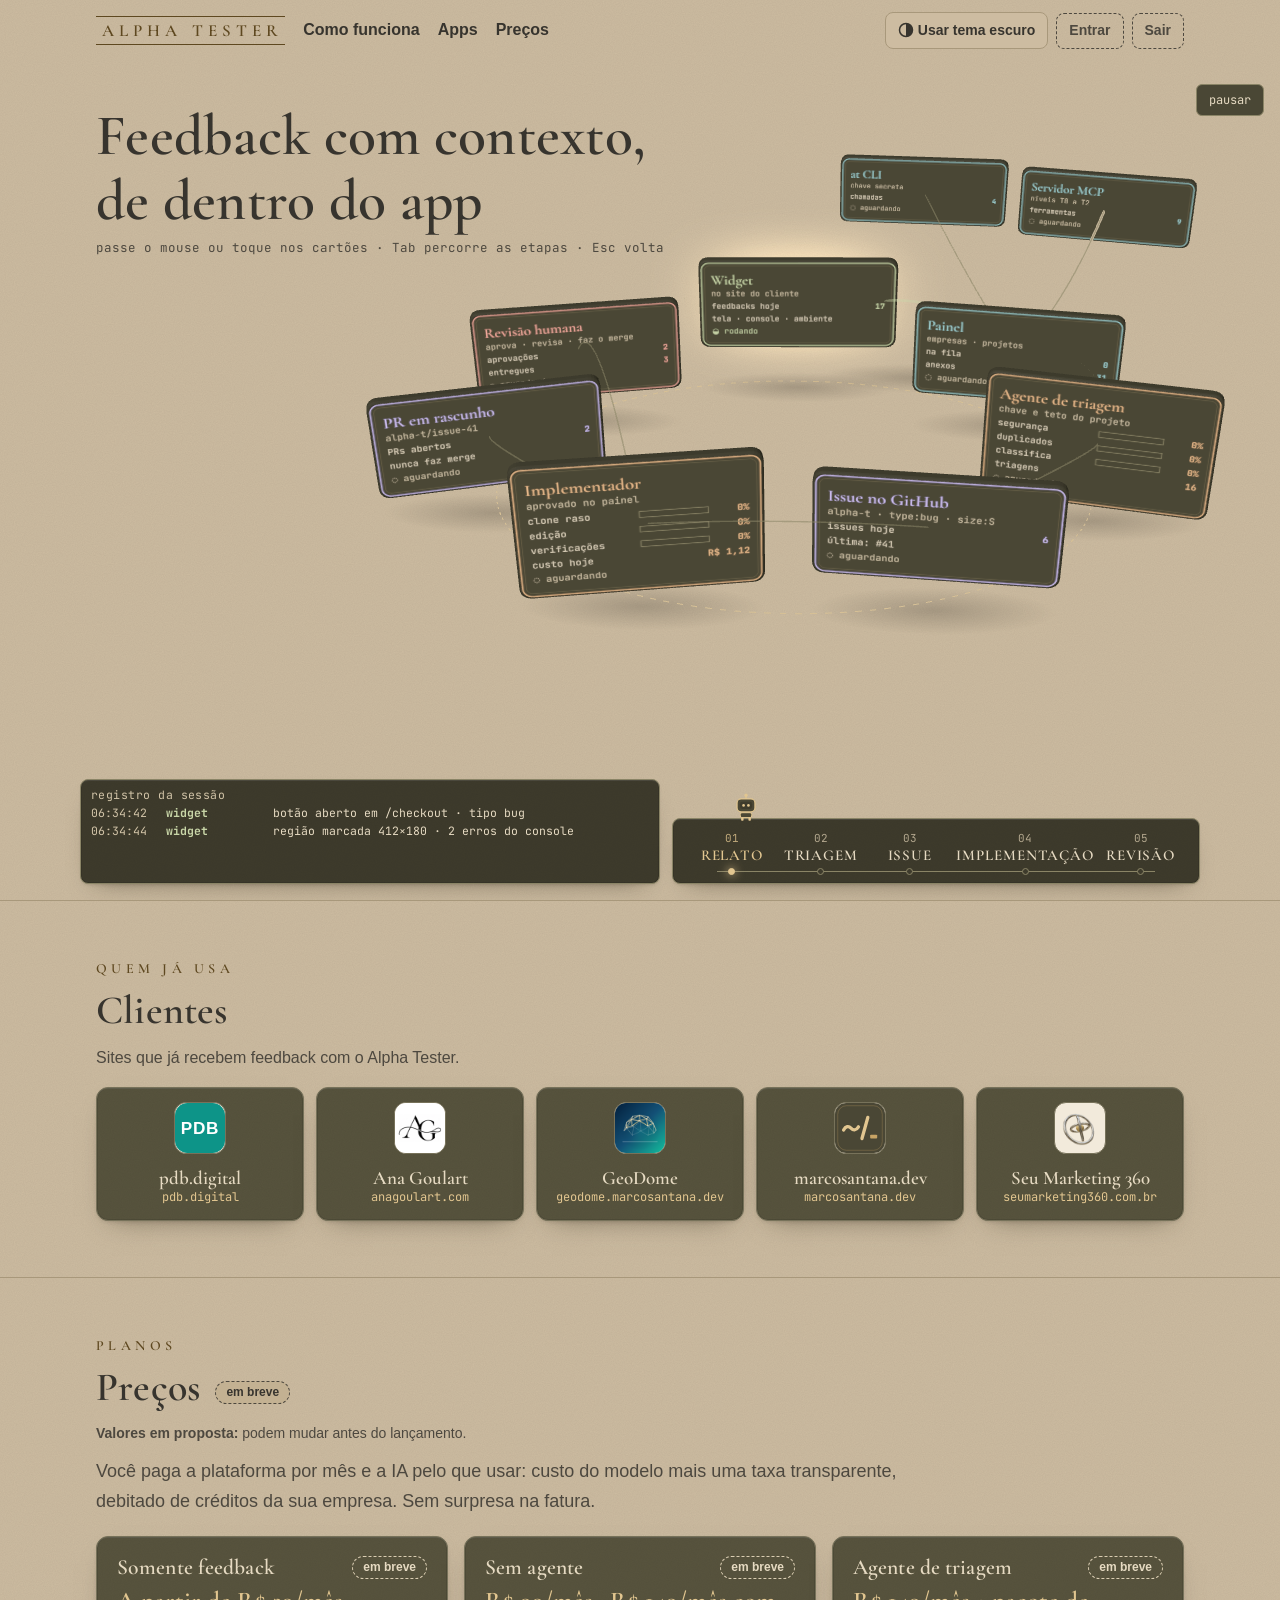
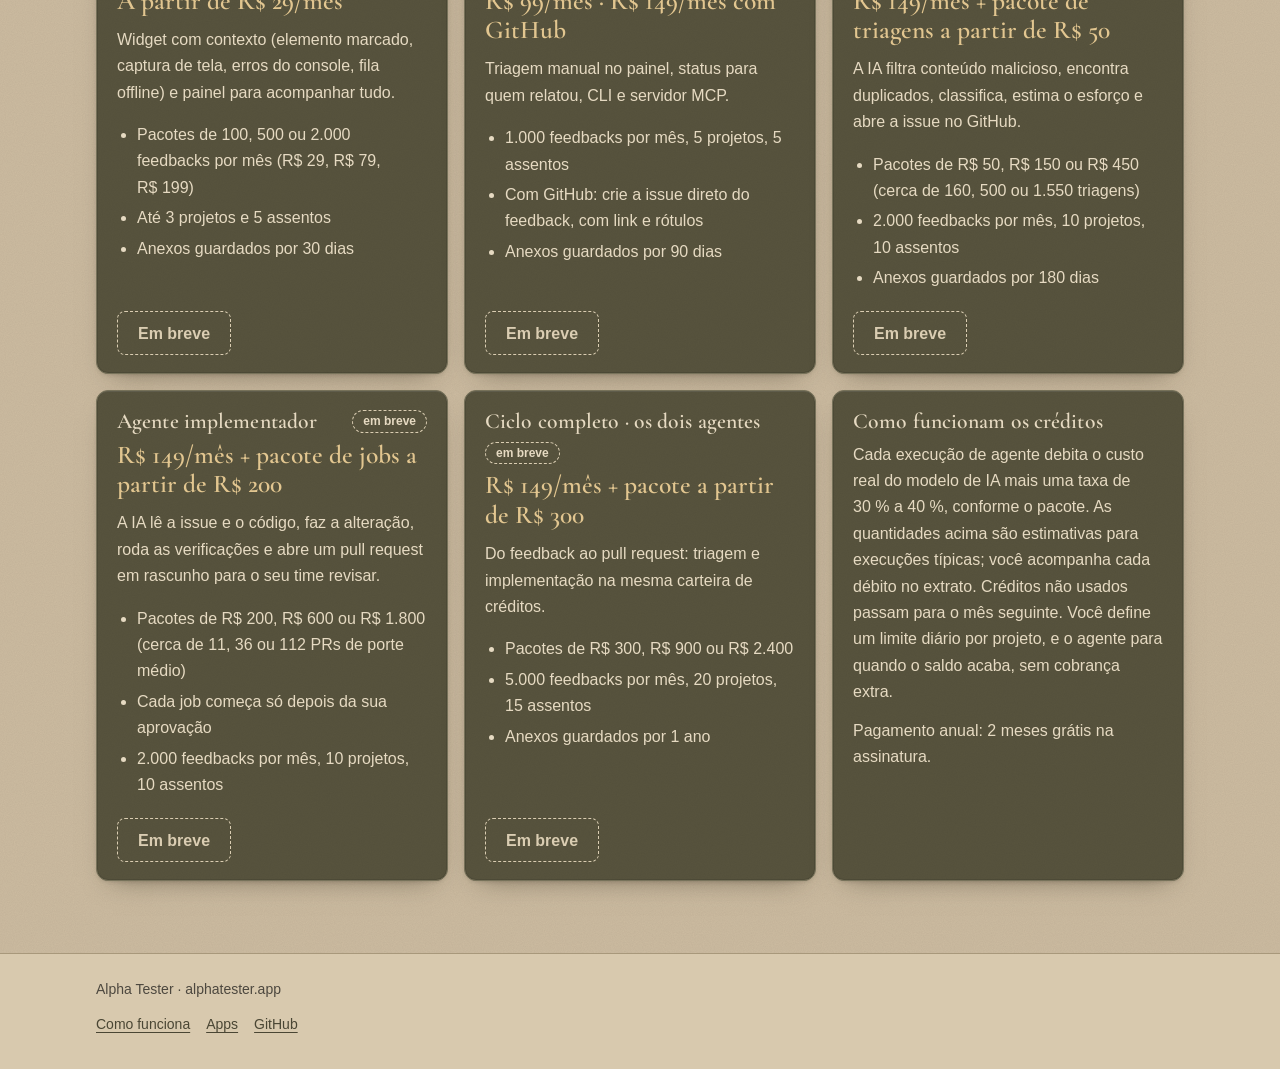
==== commit df2ee1b2: "feat(landing): developer mark for the dev site, seumarketing360 added (#3) marcosantana.dev gets its" ====
--- a/index.html
+++ b/index.html
@@ -89,6 +89,10 @@
         <li><a class="client card" href="https://marcosantana.dev">
           <img src="/assets/clients/marcosantana-dev.svg" alt="" width="56" height="56">
           <span><strong>marcosantana.dev</strong><span class="client-url">marcosantana.dev</span></span>
+        </a></li>
+        <li><a class="client card" href="https://seumarketing360.com.br">
+          <img src="/assets/clients/seumarketing360.png" alt="" width="56" height="56">
+          <span><strong>Seu Marketing 360</strong><span class="client-url">seumarketing360.com.br</span></span>
         </a></li>
       </ul>
     </div>
--- a/assets/site.css
+++ b/assets/site.css
@@ -446,7 +446,7 @@
   .theme-toggle [data-theme-label] {
     position: absolute; width: 1px; height: 1px; overflow: hidden; clip: rect(0 0 0 0); white-space: nowrap;
   }
-  .hero-copy { padding-top: 112px; }
+  .hero-copy { padding-top: 128px; }
   .hero-copy h1 { font-size: 2rem; }
   .hero-hint { font-size: 11px; }
   .scene-ctl { top: auto; bottom: 168px; right: 12px; }
@@ -462,7 +462,7 @@
 }
 
 /* ---- Flat fallback scene (no WebGL, or reduced motion) ---- */
-.story-stage.is-dom { position: relative; z-index: 1; padding: 12px 16px 200px; max-width: 1120px; margin: 0 auto; }
+.story-stage.is-dom { position: relative; z-index: 1; padding: 12px 16px 200px; width: 100%; max-width: 1120px; margin: 0 auto; }
 .dom-legend {
   display: flex; flex-wrap: wrap; gap: 2px 16px; justify-content: center;
   font: 12px var(--font-mono); color: var(--muted); margin: 8px 0 14px;
@@ -504,7 +504,9 @@
 .node.st-run .node-status, .node.st-done .node-status { color: var(--role); }
 .st-glyph { display: inline-block; width: 1.4em; }
 .hero:not(.is-3d) .hero-dock { position: relative; left: auto; bottom: auto; transform: none; margin: 12px auto 0; }
-.hero:not(.is-3d) { min-height: 0; padding-bottom: 24px; }
+.hero:not(.is-3d) { min-height: 0; padding-bottom: 24px; display: flex; flex-direction: column; }
+.hero:not(.is-3d) .hero-copy { order: -1; width: 100%; padding-bottom: 8px; }
+.hero:not(.is-3d) .scene-ctl { display: none; }
 .hero:not(.is-3d) .story-stage.is-dom { padding-bottom: 8px; }
 
 @media (prefers-reduced-motion: reduce) {
@@ -519,7 +521,11 @@
   display: grid; gap: 12px; grid-template-columns: 1fr;
 }
 @media (min-width: 560px) { .clients { grid-template-columns: repeat(2, 1fr); } }
-@media (min-width: 1000px) { .clients { grid-template-columns: repeat(5, 1fr); } }
+@media (min-width: 1000px) {
+  .clients { grid-template-columns: repeat(5, 1fr); }
+  .client { flex-direction: column; text-align: center; gap: 10px; padding: 18px 12px; }
+  .client img { width: 56px; height: 56px; }
+}
 .client {
   display: flex; align-items: center; gap: 14px; height: 100%;
   text-decoration: none; padding: 14px 16px;
@@ -542,6 +548,277 @@
 .credits h3 { margin-bottom: 8px; color: var(--on-card); }
 .below { padding: 56px 0; }
 
+/* ---- Como funciona: one live card per step ---- */
+.como { padding-bottom: 96px; }
+.como-intro { padding: 40px 0 8px; }
+.como-intro h1 { margin-bottom: 6px; }
+.sc-sec { padding: 20px 0; scroll-margin-top: 16px; }
+main .sc-sec + .sc-sec { border-top: 0; }
+.scard {
+  position: relative; border-radius: 12px; overflow: visible;
+  font: 12.5px/1.5 var(--font-mono); color: var(--term-text);
+  background: var(--grain), var(--term-bg); border: 1px solid var(--term-line);
+  box-shadow: var(--shadow-card);
+}
+.scard-bar {
+  display: flex; align-items: center; gap: 12px; padding: 7px 12px;
+  border-bottom: 1px solid var(--term-line); background: var(--term-chrome);
+  border-radius: 12px 12px 0 0; color: var(--term-muted); font-size: 11.5px;
+}
+.scard-path { flex: 1; min-width: 0; overflow: hidden; text-overflow: ellipsis; white-space: nowrap; letter-spacing: .04em; }
+.scard-meta { display: inline-flex; align-items: center; gap: 8px; white-space: nowrap; }
+.scard .badge { background: var(--scene-gold); color: var(--term-bg); }
+.scard .badge.soon { background: transparent; color: var(--term-text); border-color: var(--term-muted); }
+.scard-ctl {
+  font: inherit; color: var(--term-text); background: var(--term-bg); border: 1px solid var(--term-line);
+  border-radius: 6px; min-height: 28px; padding: 2px 10px; cursor: pointer;
+}
+.scard-ctl:hover { border-color: var(--scene-gold); }
+.scard-head { display: flex; align-items: baseline; gap: 12px; padding: 14px 16px 6px; }
+.scard-n {
+  font: 600 13px var(--font-mono); color: var(--scene-gold); padding: 2px 8px;
+  border: 1px solid var(--scene-gold); border-radius: 4px; white-space: nowrap;
+}
+.scard-head h2 { margin: 0; color: var(--term-text); font-size: 1.9rem; }
+.scard-head h2 code { background: transparent; color: var(--scene-gold); font-size: .8em; padding: 0; }
+.scard-body { display: grid; grid-template-columns: minmax(0, 1fr); gap: 12px; padding: 8px 16px 12px; }
+.scard-foot {
+  display: flex; justify-content: space-between; gap: 12px; padding: 8px 16px 10px;
+  border-top: 1px dashed var(--term-line); color: var(--term-muted); font-size: 11.5px;
+}
+.scard-file { color: var(--scene-gold); }
+@media (min-width: 860px) {
+  .scard-body { grid-template-columns: minmax(0, 1fr) 220px; }
+  .scard-head h2 { font-size: 2.3rem; }
+}
+
+/* objects that explain themselves */
+[data-cap] { cursor: pointer; transition: box-shadow .3s ease, opacity .35s ease, outline-color .3s ease; outline: 1px dashed transparent; outline-offset: 3px; border-radius: 6px; }
+[data-cap]:hover, [data-cap]:focus-visible { outline-color: var(--scene-gold); }
+[data-cap].is-sel { outline: 1.5px solid var(--scene-gold); box-shadow: 0 0 22px -6px var(--scene-gold); }
+.scard.has-sel .demo [data-cap]:not(.is-sel) { opacity: .4; }
+
+/* shared mini pieces */
+.mini-head { font-size: 10.5px; letter-spacing: .14em; text-transform: uppercase; color: var(--term-muted); margin-bottom: 4px; }
+.demo { position: relative; display: grid; gap: 12px; grid-template-columns: minmax(0, 1fr); min-height: 260px; }
+@media (min-width: 640px) { .demo { grid-template-columns: minmax(0, 1.35fr) minmax(0, 1fr); } }
+.demo-side { display: flex; flex-direction: column; gap: 10px; min-width: 0; }
+.demo > *, .demo-side > * { min-width: 0; }
+.mock, .console, .chips, .qchip, .dups, .budget, .tokenbox, .lockrow, .ghbtn, .toggle, .approve,
+.mterm, .diff, .checks, .cost, .review, .fail, .tracker, .mcp, .audit, .zone, .fbcard {
+  background: var(--term-panel); border: 1px solid var(--term-line); border-radius: 8px; padding: 8px 10px;
+}
+.tasklog {
+  align-self: start; background: var(--term-panel); border: 1px solid var(--term-line); border-radius: 8px;
+  padding: 8px 10px; min-height: 120px;
+}
+.tasklog ul { list-style: none; margin: 0; padding: 0; }
+.tasklog li { white-space: nowrap; overflow: hidden; text-overflow: ellipsis; }
+.tl-cur { display: none; width: .55em; height: 1.05em; margin-left: 1px; vertical-align: -2px; background: var(--scene-gold); }
+.tasklog li[data-cur="1"] .tl-cur { display: inline-block; animation: term-blink 1s steps(1) infinite; }
+@keyframes term-blink { 50% { opacity: 0; } }
+.scard.is-paused .tl-cur { animation: none; }
+.b-track { height: 10px; border: 1px solid var(--term-line); border-radius: 3px; background: var(--term-bg); overflow: hidden; }
+.b-track i { display: block; height: 100%; width: 0; background: var(--scene-gold); }
+.b-val { margin-top: 4px; color: var(--scene-gold); }
+.lab {
+  display: inline-block; padding: 1px 8px; margin: 0 4px 4px 0; border-radius: 999px;
+  border: 1px solid var(--role-github); color: var(--role-github); font-size: 11.5px;
+}
+
+/* 01 widget */
+.mock { padding: 0; overflow: hidden; }
+.mock-bar { display: flex; align-items: center; gap: 5px; padding: 6px 8px; border-bottom: 1px solid var(--term-line); background: var(--term-chrome); }
+.mock-bar i { width: 8px; height: 8px; border-radius: 50%; border: 1px solid var(--term-line); }
+.mock-url { margin-left: 8px; color: var(--term-muted); font-size: 11px; overflow: hidden; text-overflow: ellipsis; white-space: nowrap; }
+.mock-page { position: relative; height: 230px; padding: 16px 14px; }
+.sk { height: 10px; border-radius: 3px; background: var(--term-line); opacity: .55; margin-bottom: 10px; }
+.w60 { width: 60%; } .w40 { width: 40%; }
+.mock-price { font: 600 22px var(--font-display); color: var(--term-text); margin: 14px 0 12px; }
+.mock-btn {
+  position: absolute; left: 16%; top: 56%; width: 44%; padding: 7px 0; text-align: center;
+  border: 1px solid var(--term-line); border-radius: 6px; color: var(--term-muted);
+}
+.sel {
+  position: absolute; left: 14%; top: 52%; width: 48%; height: 27%;
+  border: 1.5px dashed var(--role-client); background: color-mix(in srgb, var(--role-client) 12%, transparent);
+}
+.sel-n {
+  position: absolute; top: -10px; left: -10px; width: 20px; height: 20px; border-radius: 50%;
+  display: grid; place-items: center; font-size: 11px; font-weight: 700;
+  background: var(--role-client); color: var(--term-bg);
+}
+.w-cursor {
+  position: absolute; width: 14px; height: 18px; z-index: 3; pointer-events: none;
+  background: var(--term-text); clip-path: polygon(0 0, 0 100%, 28% 76%, 48% 100%, 62% 92%, 42% 70%, 80% 70%);
+}
+.fab {
+  position: absolute; right: 10px; bottom: 10px; padding: 6px 12px; border-radius: 999px; font-weight: 700;
+  background: var(--scene-gold); color: var(--term-bg);
+}
+.wform {
+  position: absolute; right: 10px; top: 12px; padding: 6px 10px; border-radius: 8px; max-width: 70%;
+  background: var(--term-bg); border: 1px solid var(--scene-gold);
+}
+.wform b { color: var(--role-agent); margin-right: 6px; }
+.c-line { color: var(--role-human); white-space: nowrap; overflow: hidden; text-overflow: ellipsis; }
+.chips { display: flex; flex-wrap: wrap; gap: 6px; }
+.chips span { padding: 1px 8px; border-radius: 999px; border: 1px solid var(--role-client); color: var(--role-client); }
+.qchip { display: flex; align-items: center; gap: 8px; }
+.q-dot { width: 8px; height: 8px; border-radius: 50%; background: var(--role-client); box-shadow: 0 0 8px var(--role-client); }
+.qchip.is-off .q-dot { background: var(--role-human); box-shadow: 0 0 8px var(--role-human); }
+
+/* 02 painel */
+.mock-app { display: grid; grid-template-columns: 96px minmax(0, 1fr); min-height: 230px; }
+.app-side { border-right: 1px solid var(--term-line); padding: 10px 8px; border-radius: 8px 0 0 8px; }
+.as-co { font: 600 17px var(--font-display); color: var(--scene-gold); margin-bottom: 6px; }
+.as-p { padding: 2px 6px; border-radius: 4px; color: var(--term-muted); }
+.as-p.is-on { color: var(--term-text); background: var(--term-bg); }
+.as-m { margin-top: 10px; color: var(--term-muted); font-size: 11px; }
+.app-main { padding: 10px; display: flex; flex-direction: column; gap: 8px; min-width: 0; }
+.row { display: flex; align-items: center; gap: 8px; padding: 4px 6px; border-bottom: 1px dashed var(--term-line); }
+.tp { font-size: 10.5px; padding: 0 6px; border-radius: 4px; border: 1px solid currentColor; }
+.tp-bug { color: var(--role-human); } .tp-imp { color: var(--role-core); } .tp-sug { color: var(--role-client); }
+.tt { flex: 1; min-width: 0; overflow: hidden; text-overflow: ellipsis; white-space: nowrap; }
+.pill { display: inline-block; padding: 0 8px; border-radius: 999px; background: var(--term-bg); color: var(--scene-gold); border: 1px solid var(--scene-gold); }
+.app-drawer { display: flex; align-items: center; gap: 10px; padding: 6px; border: 1px solid var(--term-line); }
+.thumb { width: 54px; height: 36px; border-radius: 4px; border: 1px solid var(--term-line); position: relative; background: var(--term-bg); }
+.thumb span { position: absolute; left: 16%; top: 30%; width: 50%; height: 40%; border: 1px dashed var(--role-client); }
+.hist b { color: var(--scene-gold); }
+.app-key { color: var(--term-muted); padding: 2px 6px; }
+.app-key u { color: var(--role-human); }
+.tracker { display: grid; grid-template-columns: repeat(5, minmax(0, 1fr)); gap: 4px; align-self: end; }
+@media (min-width: 640px) { .demo-painel .tracker, .demo-rev .tracker { grid-column: 1 / -1; } }
+.tracker span {
+  position: relative; padding-top: 14px; text-align: center; font-size: 10.5px; color: var(--term-muted);
+  overflow: hidden; text-overflow: ellipsis; white-space: nowrap;
+}
+.tracker span::before {
+  content: ""; position: absolute; top: 2px; left: 50%; width: 9px; height: 9px; margin-left: -4.5px;
+  border-radius: 50%; border: 1px solid var(--term-line); background: var(--term-bg); transition: background .4s ease, box-shadow .4s ease;
+}
+.tracker span.is-on { color: var(--term-text); }
+.tracker span.is-on::before { background: var(--scene-gold); border-color: var(--scene-gold); box-shadow: 0 0 8px var(--scene-gold); }
+
+/* 03 triagem */
+.fbcard { position: relative; display: flex; flex-direction: column; gap: 10px; }
+.fb-title { font: 600 18px var(--font-display); color: var(--term-text); }
+.fb-lines i { display: block; height: 8px; margin: 6px 0; border-radius: 3px; background: var(--term-line); opacity: .6; }
+.fb-lines i:nth-child(2) { width: 82%; } .fb-lines i:nth-child(3) { width: 58%; }
+.scan { position: relative; height: 36px; border: 1px dashed var(--term-line); border-radius: 6px; display: grid; place-items: center; overflow: hidden; }
+.scan-bar { position: absolute; top: 0; bottom: 0; width: 3px; background: var(--role-agent); box-shadow: 0 0 14px var(--role-agent); }
+.stamp { color: var(--role-client); font-weight: 700; letter-spacing: .06em; }
+.privacy { color: var(--term-muted); }
+.privacy b { color: var(--role-client); }
+.dups-grid { display: grid; grid-template-columns: repeat(10, 1fr); gap: 4px; margin: 4px 0 6px; }
+.dups-grid i { aspect-ratio: 1; border-radius: 2px; background: var(--role-github); }
+.dups-res { color: var(--scene-gold); }
+
+/* 04 github */
+.issue { padding: 10px 12px; display: flex; flex-direction: column; gap: 8px; }
+.is-head { display: flex; align-items: center; gap: 8px; flex-wrap: wrap; }
+.is-state { padding: 1px 8px; border-radius: 999px; background: var(--role-client); color: var(--term-bg); font-weight: 700; }
+.is-title { flex: 1; min-width: 12em; font: 600 18px var(--font-display); color: var(--term-text); min-height: 1.3em; }
+.is-n { color: var(--role-github); font-weight: 700; }
+.is-author { color: var(--term-muted); align-self: flex-start; padding: 0 4px; }
+.kv b { display: inline-block; width: 7.5em; color: var(--term-muted); font-weight: 400; }
+.tb-val { color: var(--scene-gold); }
+.tb-scope { color: var(--term-muted); font-size: 11px; }
+.lockrow { display: flex; align-items: center; gap: 10px; }
+.padlock { width: 18px; height: 22px; flex: none; }
+.shackle { fill: none; stroke: var(--scene-gold); stroke-width: 2.2; }
+.lock-body { fill: var(--scene-gold); }
+.ghbtn { text-align: center; font-weight: 700; background: var(--role-client); color: var(--term-bg); border-color: var(--role-client); }
+.toggle { display: flex; align-items: center; gap: 10px; }
+.sw { position: relative; width: 30px; height: 16px; border-radius: 999px; border: 1px solid var(--term-line); background: var(--term-bg); }
+.sw i { position: absolute; left: 1px; top: 1px; width: 12px; height: 12px; border-radius: 50%; background: var(--term-muted); }
+.toggle.is-on .sw i { background: var(--scene-gold); }
+
+/* 05 implementador */
+.demo-impl { grid-template-columns: minmax(0, 1fr); }
+@media (min-width: 640px) { .demo-impl { grid-template-columns: repeat(2, minmax(0, 1fr)); } }
+.approve { display: flex; flex-direction: column; gap: 6px; }
+.ap-cap { color: var(--term-muted); }
+.ap-btn { align-self: flex-start; padding: 4px 14px; border-radius: 6px; font-weight: 700; background: var(--role-human); color: var(--term-bg); }
+.approve.is-ok { border-color: var(--scene-gold); box-shadow: 0 0 18px -6px var(--scene-gold); }
+.mterm .tl { white-space: nowrap; overflow: hidden; text-overflow: ellipsis; }
+.pb { display: inline-block; width: 52%; height: 9px; vertical-align: middle; border: 1px solid var(--term-line); border-radius: 2px; overflow: hidden; }
+.pb i { display: block; height: 100%; width: 0; background: var(--role-agent); }
+.d-l { white-space: nowrap; overflow: hidden; text-overflow: ellipsis; }
+.d-l.del { color: var(--role-human); text-decoration: line-through; }
+.d-l.add { color: var(--role-client); }
+.ck b { color: var(--role-client); }
+.ck.rd { color: var(--term-muted); }
+
+/* 06 revisão */
+.prcard { padding: 10px 12px; display: flex; flex-direction: column; gap: 6px; }
+.pr-head { display: flex; gap: 8px; align-items: center; flex-wrap: wrap; }
+.pr-state { padding: 1px 8px; border-radius: 999px; border: 1px solid var(--term-muted); color: var(--term-muted); }
+.pr-state.is-merged { background: var(--role-github); border-color: var(--role-github); color: var(--term-bg); font-weight: 700; }
+.pr-title { font: 600 18px var(--font-display); color: var(--term-text); }
+.pr-branch { color: var(--role-github); }
+.pr-close { color: var(--term-muted); }
+.pr-checks { color: var(--role-client); }
+.rv-btn { display: inline-block; padding: 4px 14px; border-radius: 6px; font-weight: 700; background: var(--role-human); color: var(--term-bg); }
+.rv-done { margin-top: 6px; color: var(--scene-gold); }
+.fail { opacity: .7; }
+
+/* 07 terminal */
+.mterm.big { font-size: 12px; min-height: 200px; }
+.ps { color: var(--role-core); font-weight: 700; }
+.out { color: var(--term-muted); white-space: pre; overflow: hidden; text-overflow: ellipsis; }
+.out.ok { color: var(--role-client); }
+.keyrow { display: flex; flex-wrap: wrap; gap: 8px; align-items: center; }
+.kchip { padding: 2px 10px; border-radius: 999px; border: 1px solid var(--scene-gold); color: var(--scene-gold); }
+.scopes { display: inline-flex; gap: 6px; padding: 2px; }
+.sc { padding: 1px 8px; border-radius: 999px; border: 1px solid var(--term-line); color: var(--term-muted); }
+.sc.on { border-color: var(--role-core); color: var(--role-core); }
+.call { white-space: nowrap; overflow: hidden; text-overflow: ellipsis; }
+.call b { color: var(--role-client); }
+.call.no b { color: var(--role-human); }
+.tier { display: inline-block; width: 2.4em; color: var(--scene-gold); }
+.audit { color: var(--term-muted); font-size: 11px; overflow-wrap: anywhere; min-height: 2.6em; }
+
+/* 08 segurança */
+.demo-sec { grid-template-columns: minmax(0, 1fr); }
+@media (min-width: 640px) { .demo-sec { grid-template-columns: minmax(0, .8fr) minmax(0, 1.6fr) minmax(0, .8fr); } }
+.zone { display: flex; flex-direction: column; gap: 8px; }
+.z-out, .z-gh { border-style: dashed; }
+.z-in { border-color: var(--scene-gold); }
+.zk { color: var(--term-text); }
+.vault { display: flex; flex-wrap: wrap; gap: 10px; }
+.vk { display: inline-flex; align-items: center; gap: 6px; color: var(--term-muted); }
+.tenants { position: relative; display: grid; grid-template-columns: 1fr 6px 1fr; gap: 8px; align-items: stretch; }
+.tn { border: 1px solid var(--term-line); border-radius: 6px; padding: 4px 6px; color: var(--term-muted); }
+.tn i { display: block; height: 7px; margin-top: 6px; border-radius: 2px; background: var(--term-line); }
+.wall { background: var(--scene-gold); border-radius: 2px; }
+.deny { position: absolute; left: 50%; top: -8px; transform: translateX(-50%); padding: 0 8px; border-radius: 999px; background: var(--role-human); color: var(--term-bg); font-weight: 700; }
+.redact { color: var(--term-muted); }
+.redact .bar { display: inline-block; width: 4.5em; height: .9em; vertical-align: -2px; margin: 0 8px 0 4px; background: var(--term-text); border-radius: 2px; }
+.limits { color: var(--term-muted); }
+.probe { position: absolute; width: 12px; height: 12px; border-radius: 50%; background: var(--role-human); box-shadow: 0 0 14px var(--role-human); pointer-events: none; z-index: 2; }
+
+/* fixed progress rail for the page */
+.prog {
+  position: fixed; z-index: 30; left: 50%; bottom: 12px; transform: translateX(-50%);
+  width: min(720px, calc(100% - 24px)); padding: 10px 14px 8px;
+  background: var(--grain), var(--term-bg); border: 1px solid var(--term-line); border-radius: 10px;
+  box-shadow: var(--shadow-card);
+}
+.prog .rail-btn { text-decoration: none; }
+@media (max-width: 699px) {
+  .prog { width: calc(100% - 12px); bottom: 6px; padding: 6px 4px 4px; }
+  .prog .rail-n { display: none; }
+  .prog .rail-label { font-size: 11px; letter-spacing: .03em; }
+  .scard-head h2 { font-size: 1.6rem; }
+  .scard-bar .scard-meta { display: none; }
+  .mock-page { height: 210px; }
+}
+@media (prefers-reduced-motion: reduce) {
+  .tasklog li[data-cur="1"] .tl-cur { animation: none; }
+  [data-cap], .tracker span::before { transition: none; }
+}
+
 /* ---- Footer ---- */
 .site-footer {
   border-top: 1px solid var(--line); background: var(--surface-raised);
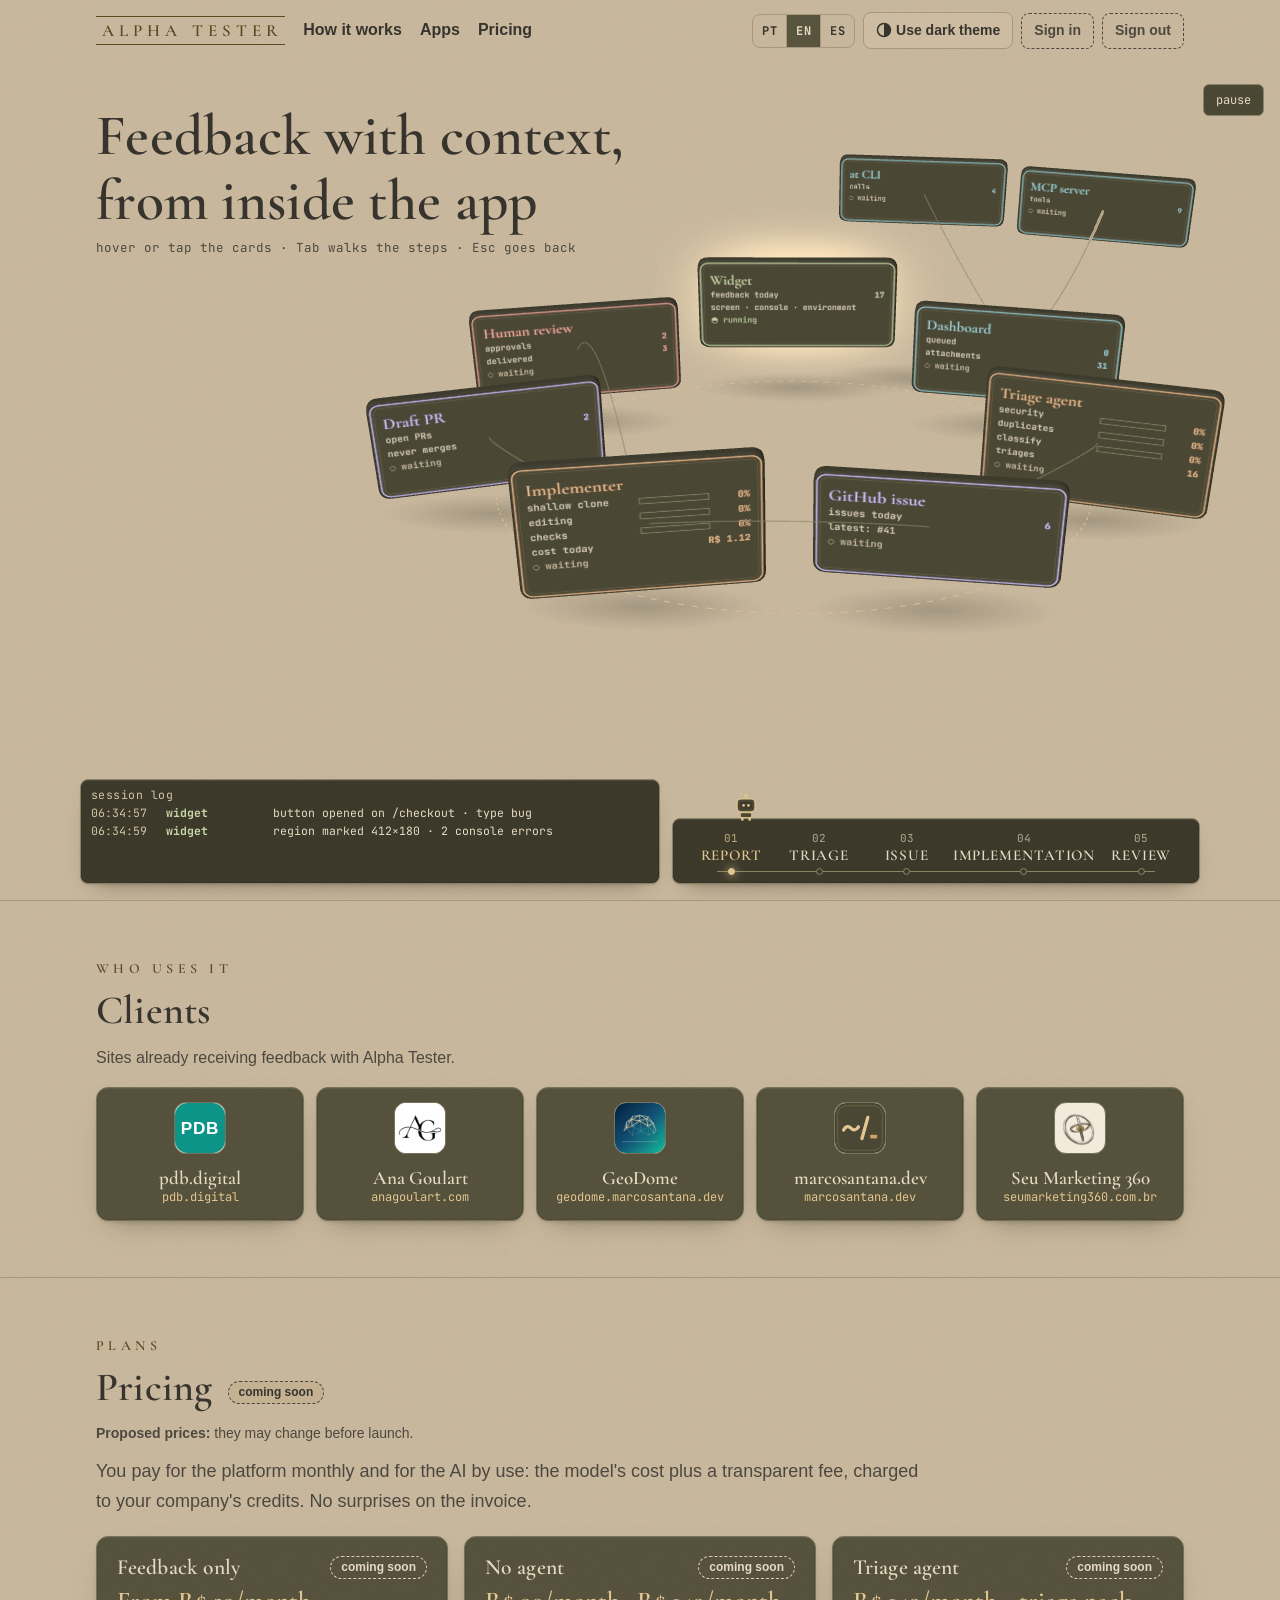
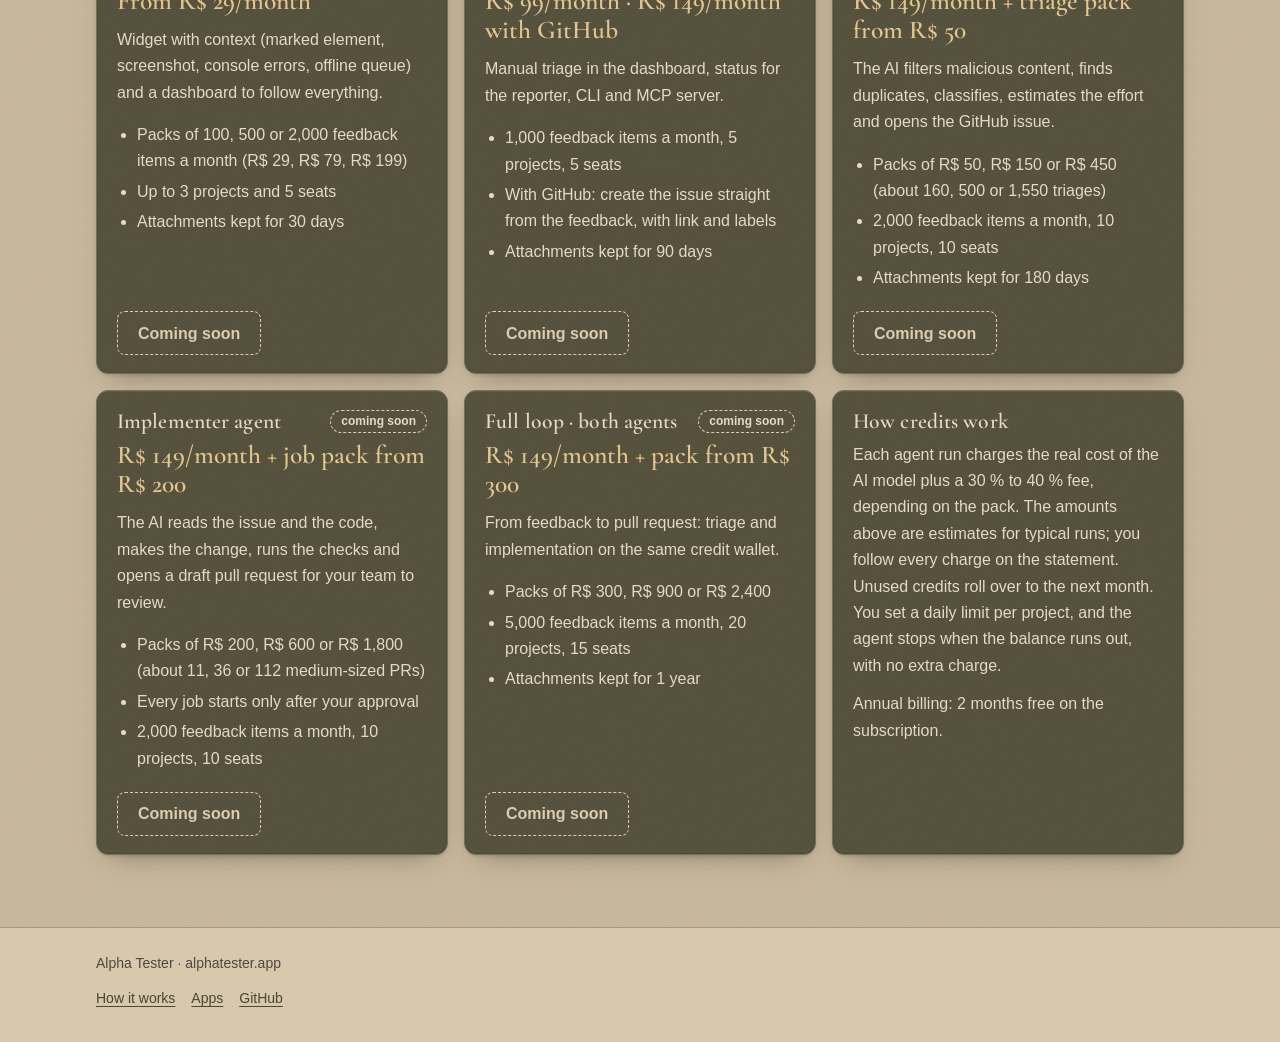
==== commit 22280c7e: "feat(site): pt-BR, en and es with a header switcher (#3) Every string of the landing, Como funciona " ====
--- a/index.html
+++ b/index.html
@@ -3,18 +3,22 @@
 <head>
 <meta charset="utf-8">
 <meta name="viewport" content="width=device-width, initial-scale=1">
-<title>Alpha Tester — feedback com contexto, de dentro do app</title>
-<meta name="description" content="Alpha Tester: widget de feedback para apps em teste. O relato chega com tela, console e ambiente; um agente faz a triagem e abre a issue no GitHub, outro propõe a correção em um PR em rascunho.">
+<title data-i18n="meta.home.title">Alpha Tester — feedback com contexto, de dentro do app</title>
+<meta name="description" content="Alpha Tester: widget de feedback para apps em teste. O relato chega com tela, console e ambiente; um agente faz a triagem e abre a issue no GitHub, outro propõe a correção em um PR em rascunho." data-i18n-attr="content:meta.home.description">
 <meta name="color-scheme" content="light dark">
 <meta name="theme-color" content="#CDBCA1" media="(prefers-color-scheme: light)">
 <meta name="theme-color" content="#17333A" media="(prefers-color-scheme: dark)">
-<link rel="canonical" href="https://alphatester.app/">
+<link rel="canonical" href="https://alphatester.app/" data-canonical="">
+<link rel="alternate" hreflang="pt-BR" href="https://alphatester.app/">
+<link rel="alternate" hreflang="en" href="https://alphatester.app/en/">
+<link rel="alternate" hreflang="es" href="https://alphatester.app/es/">
+<link rel="alternate" hreflang="x-default" href="https://alphatester.app/">
 <meta property="og:type" content="website">
 <meta property="og:site_name" content="Alpha Tester">
-<meta property="og:locale" content="pt_BR">
-<meta property="og:url" content="https://alphatester.app/">
-<meta property="og:title" content="Alpha Tester — feedback com contexto, de dentro do app">
-<meta property="og:description" content="Do widget ao PR em rascunho: feedback com contexto, triagem por agente, issue no GitHub e uma pessoa decidindo o merge.">
+<meta property="og:locale" content="pt_BR" data-i18n-attr="content:meta.locale">
+<meta property="og:url" content="https://alphatester.app/" data-canonical="">
+<meta property="og:title" content="Alpha Tester — feedback com contexto, de dentro do app" data-i18n-attr="content:meta.home.ogTitle">
+<meta property="og:description" content="Do widget ao PR em rascunho: feedback com contexto, triagem por agente, issue no GitHub e uma pessoa decidindo o merge." data-i18n-attr="content:meta.home.ogDescription">
 <meta name="twitter:card" content="summary">
 <link rel="icon" href="/assets/favicon.svg" type="image/svg+xml">
 <script>
@@ -26,28 +30,34 @@
   })();
 </script>
 <link rel="stylesheet" href="/assets/site.css">
+<script src="/assets/i18n.js" defer></script>
 <script src="/assets/theme.js" defer></script>
 <script src="/assets/scenes.js" defer></script>
 <script src="/assets/loop.js" defer></script>
 <script type="module" src="/assets/hero3d.js"></script>
 </head>
 <body>
-<a class="skip" href="#conteudo">Pular para o conteúdo</a>
+<a class="skip" href="#conteudo" data-i18n="common.skip">Pular para o conteúdo</a>
 
 <header class="site-header is-over">
   <div class="wrap">
-    <a class="brand" href="/">ALPHA TESTER</a>
-    <nav class="site-nav" aria-label="Principal">
-      <a href="/como-funciona/">Como funciona</a>
-      <a href="https://apps.alphatester.app">Apps</a>
-      <a href="#precos">Preços</a>
+    <a class="brand" href="/" data-href="home">ALPHA TESTER</a>
+    <nav class="site-nav" aria-label="Principal" data-i18n-attr="aria-label:common.nav.main">
+      <a href="/como-funciona/" data-href="como" data-i18n="common.nav.como">Como funciona</a>
+      <a href="https://apps.alphatester.app/" data-href="apps" data-i18n="common.nav.apps">Apps</a>
+      <a href="/#precos" data-href="precos" data-i18n="common.nav.precos">Preços</a>
     </nav>
     <div class="header-actions">
+      <div class="lang-switch" role="group" aria-label="Idioma" data-i18n-attr="aria-label:common.lang.label">
+        <button type="button" data-lang-btn="pt-BR" lang="pt-BR" aria-label="Português" aria-pressed="true">PT</button>
+        <button type="button" data-lang-btn="en" lang="en" aria-label="English" aria-pressed="false">EN</button>
+        <button type="button" data-lang-btn="es" lang="es" aria-label="Español" aria-pressed="false">ES</button>
+      </div>
       <button type="button" class="theme-toggle" data-theme-toggle hidden>
         <svg viewBox="0 0 16 16" aria-hidden="true"><circle cx="8" cy="8" r="6.5" fill="none" stroke="currentColor" stroke-width="1.5"/><path d="M8 1.5a6.5 6.5 0 0 1 0 13z" fill="currentColor"/></svg><span data-theme-label>Usar tema escuro</span>
       </button>
-      <button type="button" class="btn small" aria-disabled="true" title="em breve">Entrar</button>
-      <button type="button" class="btn small" aria-disabled="true" title="em breve">Sair</button>
+      <button type="button" class="btn small" aria-disabled="true" title="em breve" data-i18n="common.signIn" data-i18n-attr="title:common.soon">Entrar</button>
+      <button type="button" class="btn small" aria-disabled="true" title="em breve" data-i18n="common.signOut" data-i18n-attr="title:common.soon">Sair</button>
     </div>
   </div>
 </header>
@@ -56,8 +66,8 @@
   <section class="hero" id="ciclo" aria-labelledby="hero-titulo" data-story="hero" data-view="3d">
     <div class="story-stage" data-stage></div>
     <div class="hero-copy">
-      <h1 id="hero-titulo">Feedback com contexto, de dentro do app</h1>
-      <p class="hero-hint">passe o mouse ou toque nos cartões · Tab percorre as etapas · Esc volta</p>
+      <h1 id="hero-titulo" data-i18n="home.h1">Feedback com contexto, de dentro do app</h1>
+      <p class="hero-hint" data-i18n="home.hint">passe o mouse ou toque nos cartões · Tab percorre as etapas · Esc volta</p>
     </div>
     <ul class="proxies" data-proxies></ul>
     <button type="button" class="scene-ctl" data-ctl>pausar</button>
@@ -70,9 +80,9 @@
 
   <section id="clientes" class="below" aria-labelledby="clientes-titulo">
     <div class="wrap">
-      <p class="eyebrow">Quem já usa</p>
-      <h2 id="clientes-titulo">Clientes</h2>
-      <p class="muted">Sites que já recebem feedback com o Alpha Tester.</p>
+      <p class="eyebrow" data-i18n="home.clients.eyebrow">Quem já usa</p>
+      <h2 id="clientes-titulo" data-i18n="home.clients.title">Clientes</h2>
+      <p class="muted" data-i18n="home.clients.lead">Sites que já recebem feedback com o Alpha Tester.</p>
       <ul class="clients">
         <li><a class="client card" href="https://pdb.digital">
           <img src="/assets/clients/pdb-digital.svg" alt="" width="56" height="56">
@@ -100,77 +110,70 @@
 
   <section id="precos" class="below" aria-labelledby="precos-titulo">
     <div class="wrap">
-      <p class="eyebrow">Planos</p>
-      <h2 id="precos-titulo">Preços <span class="badge soon">em breve</span></h2>
-      <p class="small-print"><strong>Valores em proposta:</strong> podem mudar antes do lançamento.</p>
-      <p class="lead">Você paga a plataforma por mês e a IA pelo que usar: custo
-      do modelo mais uma taxa transparente, debitado de créditos da sua
-      empresa. Sem surpresa na fatura.</p>
+      <p class="eyebrow" data-i18n="home.pricing.eyebrow">Planos</p>
+      <h2 id="precos-titulo"><span data-i18n="home.pricing.title">Preços</span> <span class="badge soon" data-i18n="common.soon">em breve</span></h2>
+      <p class="small-print"><strong data-i18n="home.pricing.noteLabel">Valores em proposta:</strong> <span data-i18n="home.pricing.note">podem mudar antes do lançamento.</span></p>
+      <p class="lead" data-i18n="home.pricing.lead">Você paga a plataforma por mês e a IA pelo que usar: custo do modelo mais uma taxa transparente, debitado de créditos da sua empresa. Sem surpresa na fatura.</p>
       <div class="grid three plans">
         <article class="card plan">
-          <div class="plan-head"><h3>Somente feedback</h3><span class="badge soon">em breve</span></div>
-          <p class="plan-price">A partir de R$&nbsp;29/mês</p>
-          <p>Widget com contexto (elemento marcado, captura de tela, erros do console, fila offline) e painel para acompanhar tudo.</p>
-          <ul>
-            <li>Pacotes de 100, 500 ou 2.000 feedbacks por mês (R$&nbsp;29, R$&nbsp;79, R$&nbsp;199)</li>
-            <li>Até 3 projetos e 5 assentos</li>
-            <li>Anexos guardados por 30 dias</li>
-          </ul>
-          <button type="button" class="btn plan-cta" aria-disabled="true" title="em breve">Em breve</button>
-        </article>
-        <article class="card plan">
-          <div class="plan-head"><h3>Sem agente</h3><span class="badge soon">em breve</span></div>
-          <p class="plan-price">R$&nbsp;99/mês · R$&nbsp;149/mês com GitHub</p>
-          <p>Triagem manual no painel, status para quem relatou, CLI e servidor MCP.</p>
-          <ul>
-            <li>1.000 feedbacks por mês, 5 projetos, 5 assentos</li>
-            <li>Com GitHub: crie a issue direto do feedback, com link e rótulos</li>
-            <li>Anexos guardados por 90 dias</li>
-          </ul>
-          <button type="button" class="btn plan-cta" aria-disabled="true" title="em breve">Em breve</button>
-        </article>
-        <article class="card plan">
-          <div class="plan-head"><h3>Agente de triagem</h3><span class="badge soon">em breve</span></div>
-          <p class="plan-price">R$&nbsp;149/mês + pacote de triagens a partir de R$&nbsp;50</p>
-          <p>A IA filtra conteúdo malicioso, encontra duplicados, classifica, estima o esforço e abre a issue no GitHub.</p>
-          <ul>
-            <li>Pacotes de R$&nbsp;50, R$&nbsp;150 ou R$&nbsp;450 (cerca de 160, 500 ou 1.550 triagens)</li>
-            <li>2.000 feedbacks por mês, 10 projetos, 10 assentos</li>
-            <li>Anexos guardados por 180 dias</li>
-          </ul>
-          <button type="button" class="btn plan-cta" aria-disabled="true" title="em breve">Em breve</button>
-        </article>
-        <article class="card plan">
-          <div class="plan-head"><h3>Agente implementador</h3><span class="badge soon">em breve</span></div>
-          <p class="plan-price">R$&nbsp;149/mês + pacote de jobs a partir de R$&nbsp;200</p>
-          <p>A IA lê a issue e o código, faz a alteração, roda as verificações e abre um pull request em rascunho para o seu time revisar.</p>
-          <ul>
-            <li>Pacotes de R$&nbsp;200, R$&nbsp;600 ou R$&nbsp;1.800 (cerca de 11, 36 ou 112 PRs de porte médio)</li>
-            <li>Cada job começa só depois da sua aprovação</li>
-            <li>2.000 feedbacks por mês, 10 projetos, 10 assentos</li>
-          </ul>
-          <button type="button" class="btn plan-cta" aria-disabled="true" title="em breve">Em breve</button>
-        </article>
-        <article class="card plan">
-          <div class="plan-head"><h3>Ciclo completo · os dois agentes</h3><span class="badge soon">em breve</span></div>
-          <p class="plan-price">R$&nbsp;149/mês + pacote a partir de R$&nbsp;300</p>
-          <p>Do feedback ao pull request: triagem e implementação na mesma carteira de créditos.</p>
-          <ul>
-            <li>Pacotes de R$&nbsp;300, R$&nbsp;900 ou R$&nbsp;2.400</li>
-            <li>5.000 feedbacks por mês, 20 projetos, 15 assentos</li>
-            <li>Anexos guardados por 1 ano</li>
-          </ul>
-          <button type="button" class="btn plan-cta" aria-disabled="true" title="em breve">Em breve</button>
+          <div class="plan-head"><h3 data-i18n="home.pricing.plans.feedback.name">Somente feedback</h3><span class="badge soon" data-i18n="common.soon">em breve</span></div>
+          <p class="plan-price" data-i18n="home.pricing.plans.feedback.price">A partir de R$ 29/mês</p>
+          <p data-i18n="home.pricing.plans.feedback.desc">Widget com contexto (elemento marcado, captura de tela, erros do console, fila offline) e painel para acompanhar tudo.</p>
+          <ul>
+            <li data-i18n="home.pricing.plans.feedback.items.0">Pacotes de 100, 500 ou 2.000 feedbacks por mês (R$ 29, R$ 79, R$ 199)</li>
+            <li data-i18n="home.pricing.plans.feedback.items.1">Até 3 projetos e 5 assentos</li>
+            <li data-i18n="home.pricing.plans.feedback.items.2">Anexos guardados por 30 dias</li>
+          </ul>
+          <button type="button" class="btn plan-cta" aria-disabled="true" title="em breve" data-i18n="common.soonButton" data-i18n-attr="title:common.soon">Em breve</button>
+        </article>
+        <article class="card plan">
+          <div class="plan-head"><h3 data-i18n="home.pricing.plans.noAgent.name">Sem agente</h3><span class="badge soon" data-i18n="common.soon">em breve</span></div>
+          <p class="plan-price" data-i18n="home.pricing.plans.noAgent.price">R$ 99/mês · R$ 149/mês com GitHub</p>
+          <p data-i18n="home.pricing.plans.noAgent.desc">Triagem manual no painel, status para quem relatou, CLI e servidor MCP.</p>
+          <ul>
+            <li data-i18n="home.pricing.plans.noAgent.items.0">1.000 feedbacks por mês, 5 projetos, 5 assentos</li>
+            <li data-i18n="home.pricing.plans.noAgent.items.1">Com GitHub: crie a issue direto do feedback, com link e rótulos</li>
+            <li data-i18n="home.pricing.plans.noAgent.items.2">Anexos guardados por 90 dias</li>
+          </ul>
+          <button type="button" class="btn plan-cta" aria-disabled="true" title="em breve" data-i18n="common.soonButton" data-i18n-attr="title:common.soon">Em breve</button>
+        </article>
+        <article class="card plan">
+          <div class="plan-head"><h3 data-i18n="home.pricing.plans.triage.name">Agente de triagem</h3><span class="badge soon" data-i18n="common.soon">em breve</span></div>
+          <p class="plan-price" data-i18n="home.pricing.plans.triage.price">R$ 149/mês + pacote de triagens a partir de R$ 50</p>
+          <p data-i18n="home.pricing.plans.triage.desc">A IA filtra conteúdo malicioso, encontra duplicados, classifica, estima o esforço e abre a issue no GitHub.</p>
+          <ul>
+            <li data-i18n="home.pricing.plans.triage.items.0">Pacotes de R$ 50, R$ 150 ou R$ 450 (cerca de 160, 500 ou 1.550 triagens)</li>
+            <li data-i18n="home.pricing.plans.triage.items.1">2.000 feedbacks por mês, 10 projetos, 10 assentos</li>
+            <li data-i18n="home.pricing.plans.triage.items.2">Anexos guardados por 180 dias</li>
+          </ul>
+          <button type="button" class="btn plan-cta" aria-disabled="true" title="em breve" data-i18n="common.soonButton" data-i18n-attr="title:common.soon">Em breve</button>
+        </article>
+        <article class="card plan">
+          <div class="plan-head"><h3 data-i18n="home.pricing.plans.implementer.name">Agente implementador</h3><span class="badge soon" data-i18n="common.soon">em breve</span></div>
+          <p class="plan-price" data-i18n="home.pricing.plans.implementer.price">R$ 149/mês + pacote de jobs a partir de R$ 200</p>
+          <p data-i18n="home.pricing.plans.implementer.desc">A IA lê a issue e o código, faz a alteração, roda as verificações e abre um pull request em rascunho para o seu time revisar.</p>
+          <ul>
+            <li data-i18n="home.pricing.plans.implementer.items.0">Pacotes de R$ 200, R$ 600 ou R$ 1.800 (cerca de 11, 36 ou 112 PRs de porte médio)</li>
+            <li data-i18n="home.pricing.plans.implementer.items.1">Cada job começa só depois da sua aprovação</li>
+            <li data-i18n="home.pricing.plans.implementer.items.2">2.000 feedbacks por mês, 10 projetos, 10 assentos</li>
+          </ul>
+          <button type="button" class="btn plan-cta" aria-disabled="true" title="em breve" data-i18n="common.soonButton" data-i18n-attr="title:common.soon">Em breve</button>
+        </article>
+        <article class="card plan">
+          <div class="plan-head"><h3 data-i18n="home.pricing.plans.both.name">Ciclo completo · os dois agentes</h3><span class="badge soon" data-i18n="common.soon">em breve</span></div>
+          <p class="plan-price" data-i18n="home.pricing.plans.both.price">R$ 149/mês + pacote a partir de R$ 300</p>
+          <p data-i18n="home.pricing.plans.both.desc">Do feedback ao pull request: triagem e implementação na mesma carteira de créditos.</p>
+          <ul>
+            <li data-i18n="home.pricing.plans.both.items.0">Pacotes de R$ 300, R$ 900 ou R$ 2.400</li>
+            <li data-i18n="home.pricing.plans.both.items.1">5.000 feedbacks por mês, 20 projetos, 15 assentos</li>
+            <li data-i18n="home.pricing.plans.both.items.2">Anexos guardados por 1 ano</li>
+          </ul>
+          <button type="button" class="btn plan-cta" aria-disabled="true" title="em breve" data-i18n="common.soonButton" data-i18n-attr="title:common.soon">Em breve</button>
         </article>
         <div class="card credits">
-        <h3>Como funcionam os créditos</h3>
-        <p>Cada execução de agente debita o custo real do modelo de IA mais uma
-        taxa de 30&nbsp;% a 40&nbsp;%, conforme o pacote. As quantidades acima
-        são estimativas para execuções típicas; você acompanha cada débito no
-        extrato. Créditos não usados passam para o mês seguinte. Você define
-        um limite diário por projeto, e o agente para quando o saldo acaba,
-        sem cobrança extra.</p>
-        <p>Pagamento anual: 2 meses grátis na assinatura.</p>
+          <h3 data-i18n="home.pricing.credits.title">Como funcionam os créditos</h3>
+          <p data-i18n="home.pricing.credits.text">Cada execução de agente debita o custo real do modelo de IA mais uma taxa de 30 % a 40 %, conforme o pacote. As quantidades acima são estimativas para execuções típicas; você acompanha cada débito no extrato. Créditos não usados passam para o mês seguinte. Você define um limite diário por projeto, e o agente para quando o saldo acaba, sem cobrança extra.</p>
+          <p data-i18n="home.pricing.credits.annual">Pagamento anual: 2 meses grátis na assinatura.</p>
         </div>
       </div>
     </div>
@@ -179,10 +182,10 @@
 
 <footer class="site-footer">
   <div class="wrap">
-    <p>Alpha Tester · alphatester.app</p>
-    <nav aria-label="Rodapé">
-      <a href="/como-funciona/">Como funciona</a>
-      <a href="https://apps.alphatester.app">Apps</a>
+    <p data-i18n="common.footer">Alpha Tester · alphatester.app</p>
+    <nav aria-label="Rodapé" data-i18n-attr="aria-label:common.nav.footer">
+      <a href="/como-funciona/" data-href="como" data-i18n="common.nav.como">Como funciona</a>
+      <a href="https://apps.alphatester.app/" data-href="apps" data-i18n="common.nav.apps">Apps</a>
       <a href="https://github.com/msant77/alpha-t">GitHub</a>
     </nav>
   </div>
--- a/assets/site.css
+++ b/assets/site.css
@@ -224,6 +224,13 @@
 .site-nav a { font-weight: 600; text-decoration: none; padding: 4px 0; color: var(--text); }
 .site-nav a:hover, .site-nav a[aria-current="page"] { text-decoration: underline; text-decoration-color: var(--gold-ink); }
 .header-actions { display: flex; flex-wrap: wrap; gap: 8px; align-items: center; }
+.lang-switch { display: inline-flex; border: 1px solid var(--line); border-radius: 8px; overflow: hidden; }
+.lang-switch button {
+  font: 600 12px var(--font-mono); letter-spacing: .04em; min-height: 32px; padding: 4px 9px;
+  background: transparent; color: var(--text); border: 0; cursor: pointer;
+}
+.lang-switch button + button { border-left: 1px solid var(--line); }
+.lang-switch button[aria-pressed="true"] { background: var(--accent); color: var(--on-accent); }
 
 /* ---- Buttons ---- */
 .btn {
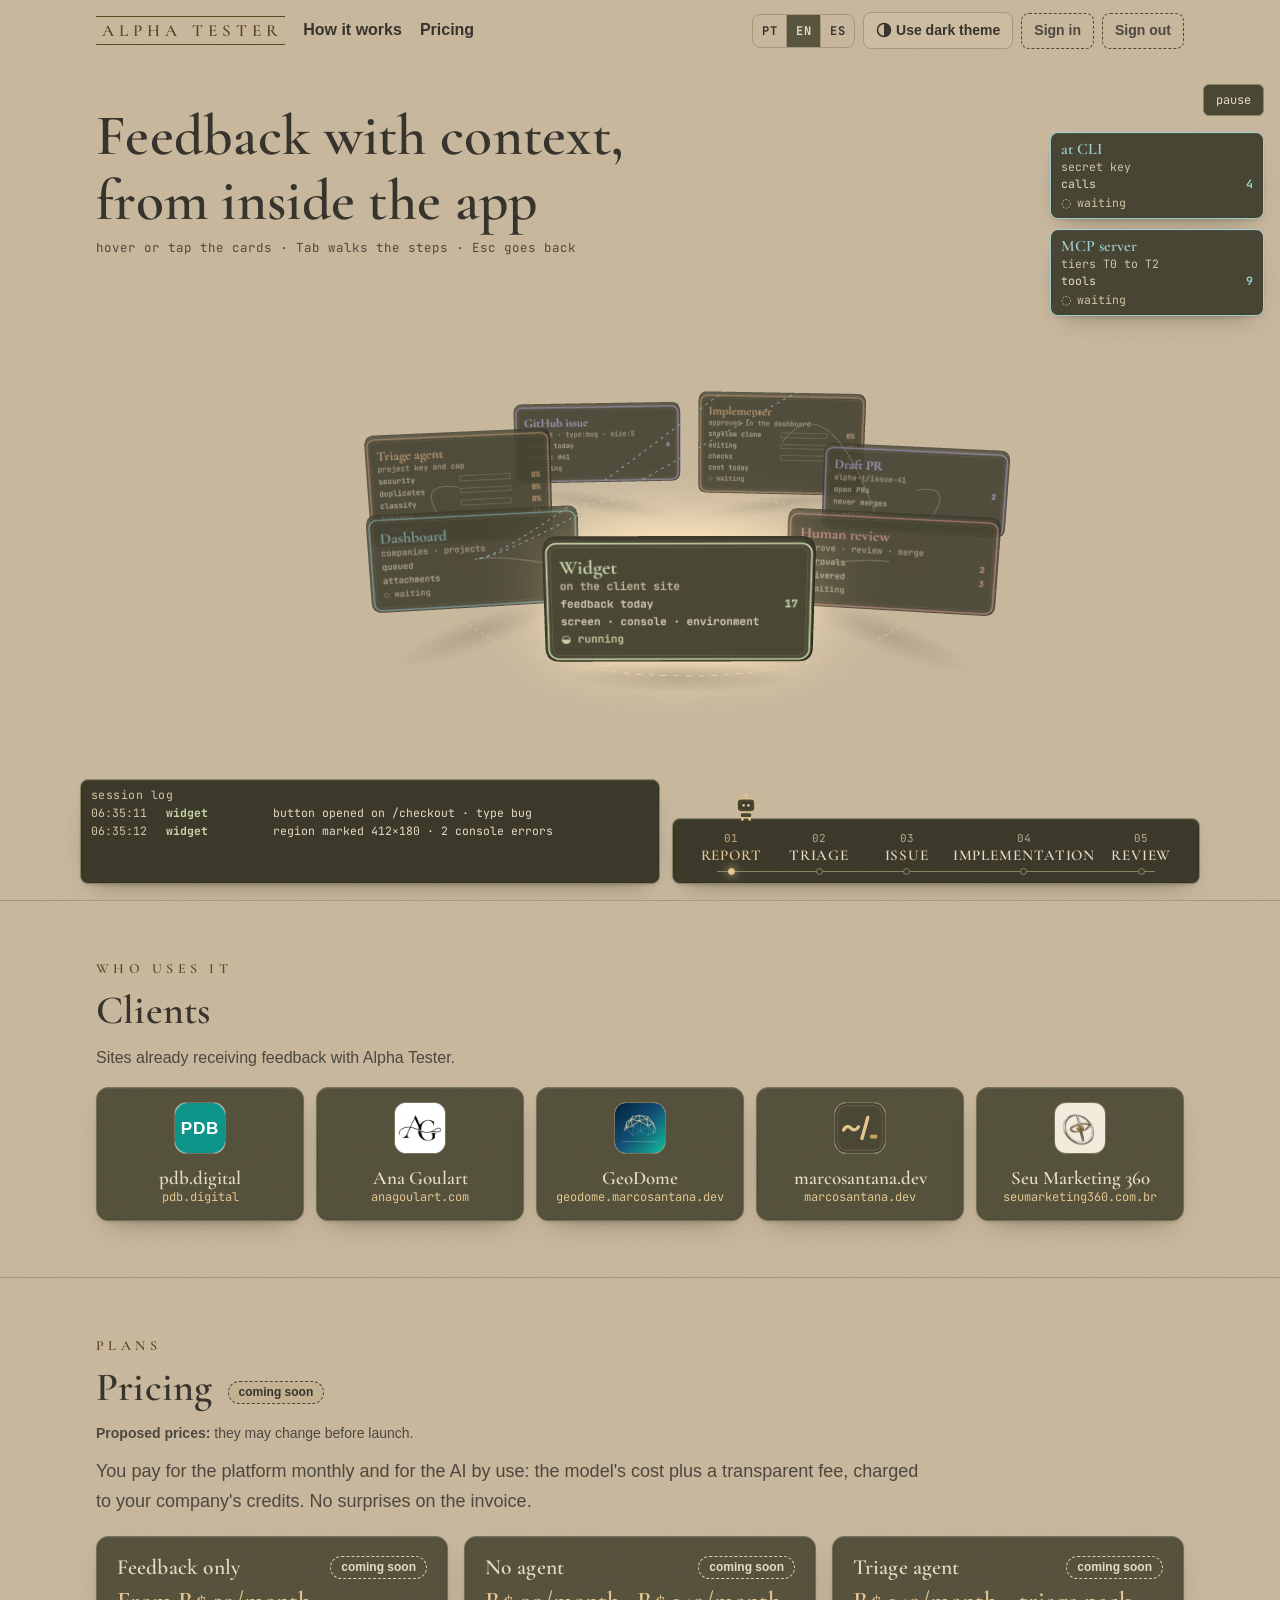
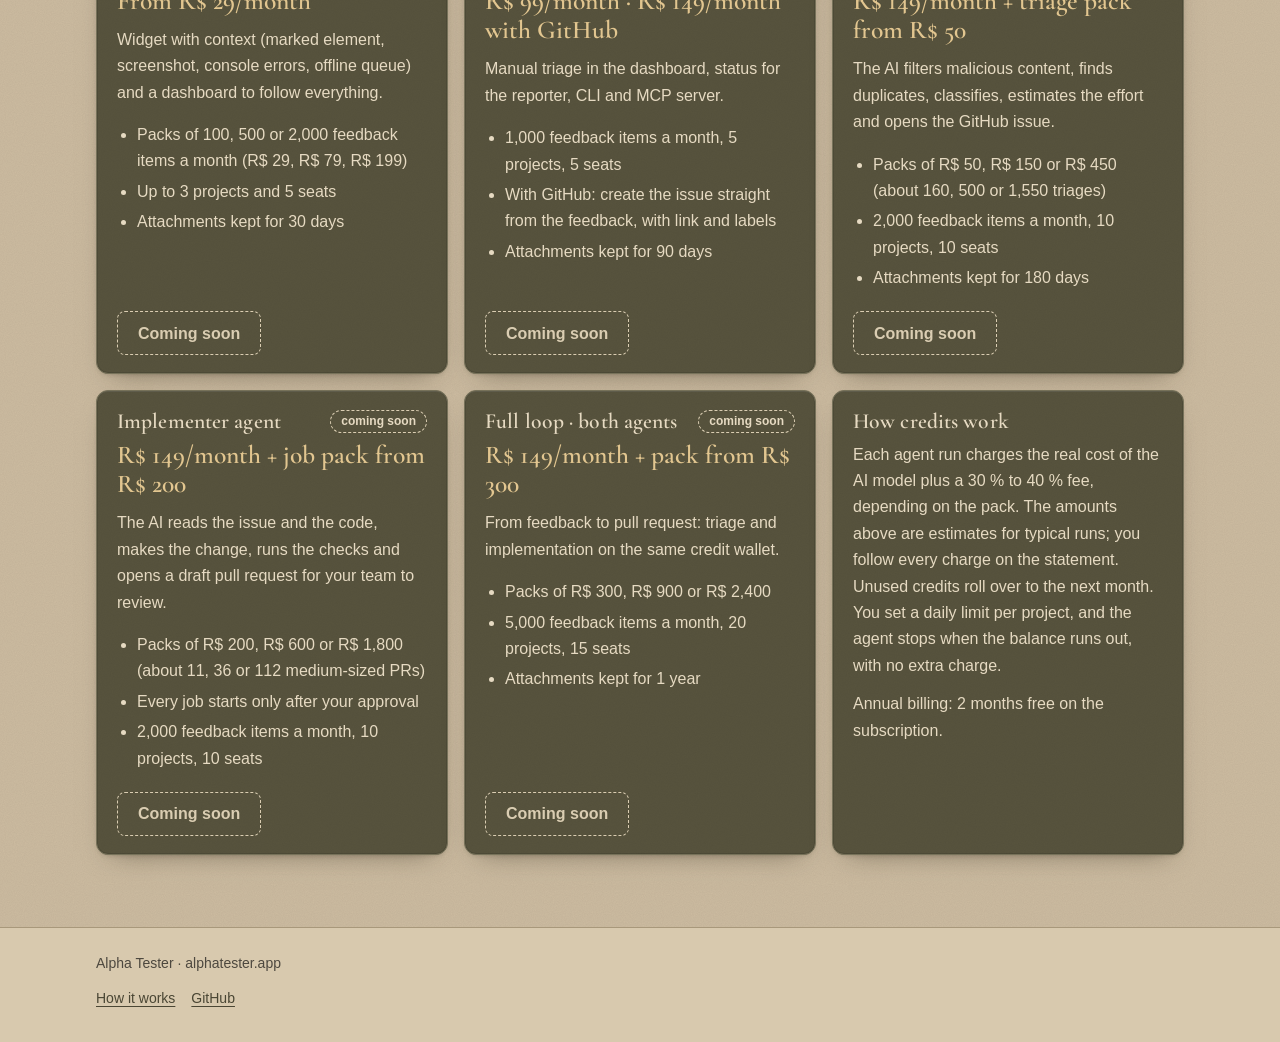
==== commit 91aff2a1: "feat(site): drop the apps links (#3) The landing and Como funciona no longer link to the apps page f" ====
--- a/index.html
+++ b/index.html
@@ -44,7 +44,6 @@
     <a class="brand" href="/" data-href="home">ALPHA TESTER</a>
     <nav class="site-nav" aria-label="Principal" data-i18n-attr="aria-label:common.nav.main">
       <a href="/como-funciona/" data-href="como" data-i18n="common.nav.como">Como funciona</a>
-      <a href="https://apps.alphatester.app/" data-href="apps" data-i18n="common.nav.apps">Apps</a>
       <a href="/#precos" data-href="precos" data-i18n="common.nav.precos">Preços</a>
     </nav>
     <div class="header-actions">
@@ -185,7 +184,6 @@
     <p data-i18n="common.footer">Alpha Tester · alphatester.app</p>
     <nav aria-label="Rodapé" data-i18n-attr="aria-label:common.nav.footer">
       <a href="/como-funciona/" data-href="como" data-i18n="common.nav.como">Como funciona</a>
-      <a href="https://apps.alphatester.app/" data-href="apps" data-i18n="common.nav.apps">Apps</a>
       <a href="https://github.com/msant77/alpha-t">GitHub</a>
     </nav>
   </div>
--- a/assets/site.css
+++ b/assets/site.css
@@ -316,7 +316,7 @@
 }
 .hero-copy h1 { max-width: 11em; margin: 0 0 6px; font-size: 2.35rem; text-wrap: balance; }
 .hero-copy { transition: opacity .5s ease; }
-.hero.has-sel .hero-copy { opacity: .14; }
+.hero.has-sel .hero-copy { opacity: .55; }
 .log-empty { color: var(--term-muted); display: block !important; }
 .hero-hint {
   margin: 0; font: 12.5px/1.5 var(--font-mono); color: var(--muted);
@@ -338,6 +338,18 @@
   cursor: pointer;
 }
 .scene-ctl:hover { border-color: var(--scene-gold); }
+
+/* satellites: the CLI and the MCP server, fixed outside the 3D carousel */
+.satellites {
+  position: absolute; z-index: 4; right: 16px; top: 132px; width: 214px;
+  display: flex; flex-direction: column; gap: 10px;
+}
+.satellites .node { font: 11.5px/1.45 var(--font-mono); padding: 7px 10px; }
+.satellites .node-title { font-size: 16px; }
+.node.is-satellite.is-sel { transform: none; }
+.sat-leaders { position: absolute; inset: 0; z-index: 2; pointer-events: none; overflow: visible; }
+.sat-leader { fill: none; stroke: var(--role); stroke-width: 1.2; stroke-dasharray: 3 4; transition: opacity .4s ease; }
+.sat-packet { fill: var(--role); filter: drop-shadow(0 0 5px var(--role)); }
 
 /* bottom dock: session log + progress rail */
 .hero-dock {
@@ -433,6 +445,10 @@
 }
 .cap:not(.is-pinned) .cap-close { display: none; }
 .cap-close:hover { border-color: var(--term-line); }
+.cap.is-docked { width: 300px; animation: none; }
+.cap-leader { position: absolute; left: 0; top: 0; z-index: 9; pointer-events: none; overflow: visible; }
+.cap-leader path { fill: none; stroke: var(--scene-gold); stroke-width: 1; stroke-dasharray: 2 3; }
+.cap-leader circle { fill: var(--scene-gold); }
 .cap.is-sheet {
   position: fixed; left: 8px; right: 8px; bottom: 8px; top: auto; width: auto; z-index: 40;
   animation: sheet-in .35s cubic-bezier(.22, .8, .3, 1);
@@ -443,6 +459,12 @@
 @media (min-width: 960px) {
   .hero-copy { padding-top: 104px; }
   .hero-copy h1 { font-size: 3.6rem; }
+}
+@media (max-width: 899px) {
+  .satellites { left: 8px; right: 8px; top: auto; bottom: 196px; width: auto; flex-direction: row; }
+  .satellites .node { flex: 1 1 0; font-size: 10.5px; padding: 5px 8px; }
+  .satellites .node-title { font-size: 14px; }
+  .satellites .node .m-row, .satellites .node-sub { display: none; }
 }
 @media (max-width: 699px) {
   .site-header .wrap { gap: 6px 12px; padding-top: 8px; padding-bottom: 8px; }
@@ -456,7 +478,7 @@
   .hero-copy { padding-top: 128px; }
   .hero-copy h1 { font-size: 2rem; }
   .hero-hint { font-size: 11px; }
-  .scene-ctl { top: auto; bottom: 168px; right: 12px; }
+  .scene-ctl { top: auto; bottom: 256px; right: 8px; }
   .hero-dock { grid-template-columns: 1fr; gap: 6px; bottom: 8px; width: calc(100% - 16px); }
   .story-log { order: 2; font-size: 10.5px; padding: 4px 8px 6px; }
   .log-list { min-height: 3.1em; }
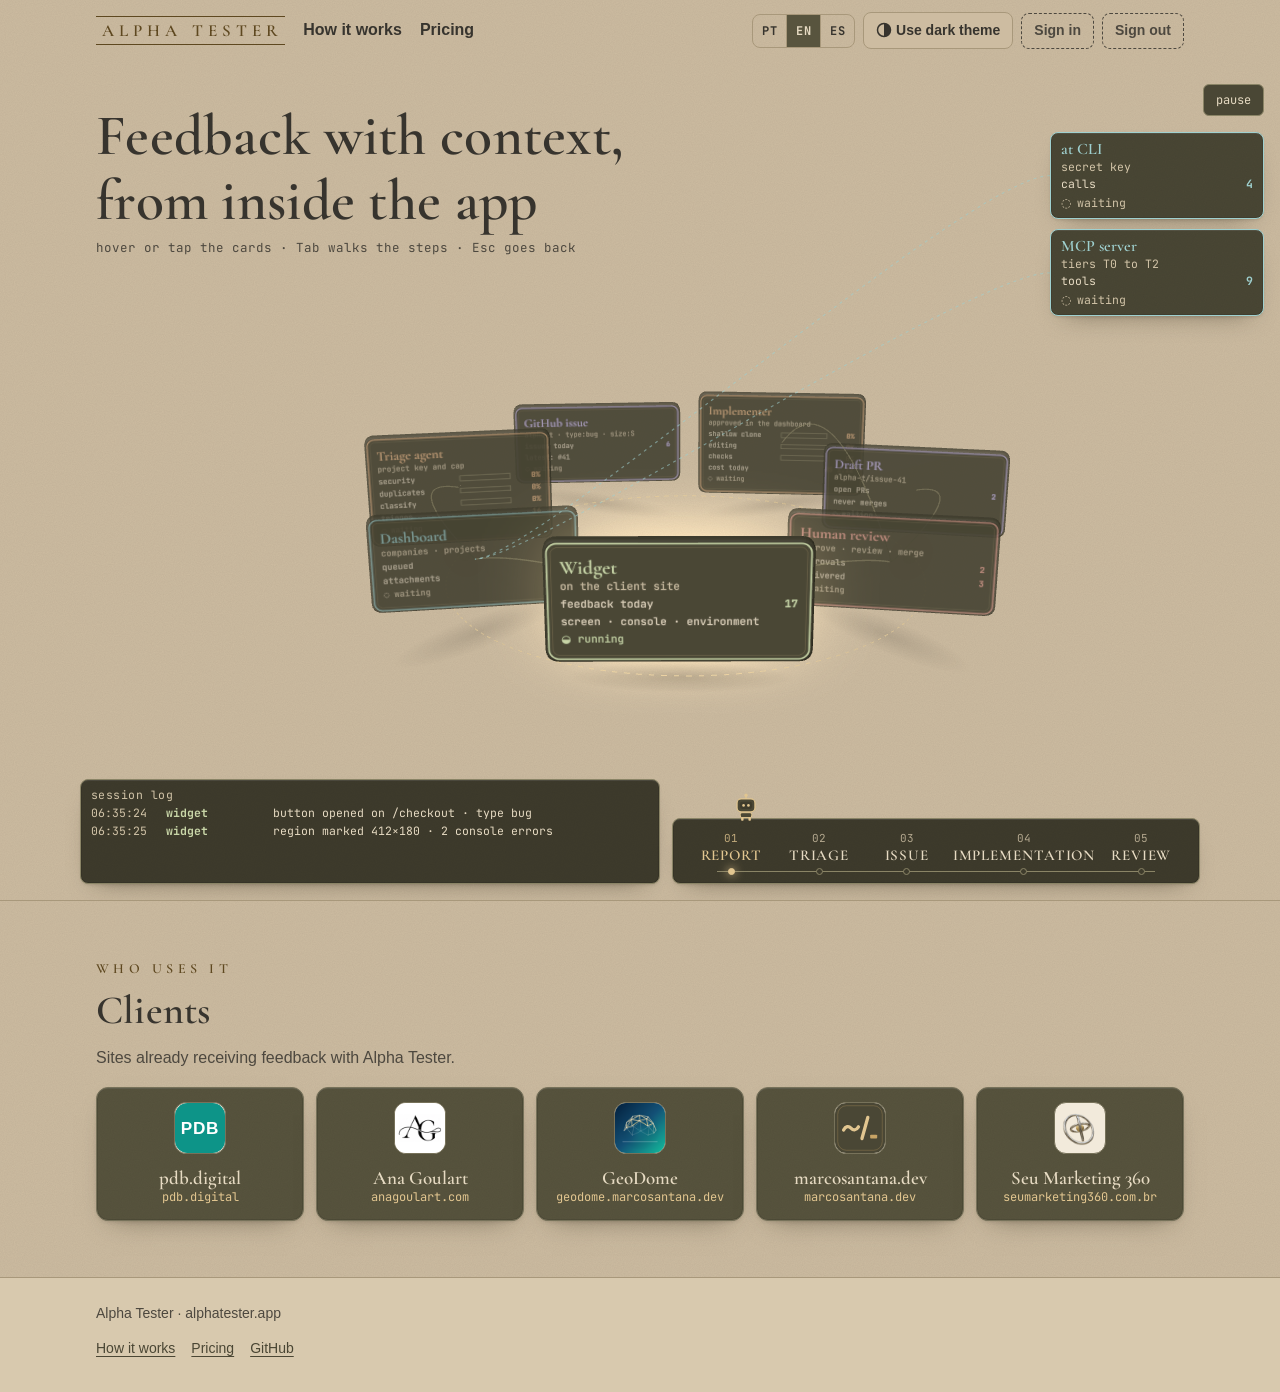
==== commit 5c1f19df: "feat(precos): pricing on its own page (#3) The plans and the credits explanation move from the landi" ====
--- a/index.html
+++ b/index.html
@@ -44,7 +44,7 @@
     <a class="brand" href="/" data-href="home">ALPHA TESTER</a>
     <nav class="site-nav" aria-label="Principal" data-i18n-attr="aria-label:common.nav.main">
       <a href="/como-funciona/" data-href="como" data-i18n="common.nav.como">Como funciona</a>
-      <a href="/#precos" data-href="precos" data-i18n="common.nav.precos">Preços</a>
+      <a href="/precos/" data-href="precos" data-i18n="common.nav.precos">Preços</a>
     </nav>
     <div class="header-actions">
       <div class="lang-switch" role="group" aria-label="Idioma" data-i18n-attr="aria-label:common.lang.label">
@@ -107,76 +107,6 @@
     </div>
   </section>
 
-  <section id="precos" class="below" aria-labelledby="precos-titulo">
-    <div class="wrap">
-      <p class="eyebrow" data-i18n="home.pricing.eyebrow">Planos</p>
-      <h2 id="precos-titulo"><span data-i18n="home.pricing.title">Preços</span> <span class="badge soon" data-i18n="common.soon">em breve</span></h2>
-      <p class="small-print"><strong data-i18n="home.pricing.noteLabel">Valores em proposta:</strong> <span data-i18n="home.pricing.note">podem mudar antes do lançamento.</span></p>
-      <p class="lead" data-i18n="home.pricing.lead">Você paga a plataforma por mês e a IA pelo que usar: custo do modelo mais uma taxa transparente, debitado de créditos da sua empresa. Sem surpresa na fatura.</p>
-      <div class="grid three plans">
-        <article class="card plan">
-          <div class="plan-head"><h3 data-i18n="home.pricing.plans.feedback.name">Somente feedback</h3><span class="badge soon" data-i18n="common.soon">em breve</span></div>
-          <p class="plan-price" data-i18n="home.pricing.plans.feedback.price">A partir de R$ 29/mês</p>
-          <p data-i18n="home.pricing.plans.feedback.desc">Widget com contexto (elemento marcado, captura de tela, erros do console, fila offline) e painel para acompanhar tudo.</p>
-          <ul>
-            <li data-i18n="home.pricing.plans.feedback.items.0">Pacotes de 100, 500 ou 2.000 feedbacks por mês (R$ 29, R$ 79, R$ 199)</li>
-            <li data-i18n="home.pricing.plans.feedback.items.1">Até 3 projetos e 5 assentos</li>
-            <li data-i18n="home.pricing.plans.feedback.items.2">Anexos guardados por 30 dias</li>
-          </ul>
-          <button type="button" class="btn plan-cta" aria-disabled="true" title="em breve" data-i18n="common.soonButton" data-i18n-attr="title:common.soon">Em breve</button>
-        </article>
-        <article class="card plan">
-          <div class="plan-head"><h3 data-i18n="home.pricing.plans.noAgent.name">Sem agente</h3><span class="badge soon" data-i18n="common.soon">em breve</span></div>
-          <p class="plan-price" data-i18n="home.pricing.plans.noAgent.price">R$ 99/mês · R$ 149/mês com GitHub</p>
-          <p data-i18n="home.pricing.plans.noAgent.desc">Triagem manual no painel, status para quem relatou, CLI e servidor MCP.</p>
-          <ul>
-            <li data-i18n="home.pricing.plans.noAgent.items.0">1.000 feedbacks por mês, 5 projetos, 5 assentos</li>
-            <li data-i18n="home.pricing.plans.noAgent.items.1">Com GitHub: crie a issue direto do feedback, com link e rótulos</li>
-            <li data-i18n="home.pricing.plans.noAgent.items.2">Anexos guardados por 90 dias</li>
-          </ul>
-          <button type="button" class="btn plan-cta" aria-disabled="true" title="em breve" data-i18n="common.soonButton" data-i18n-attr="title:common.soon">Em breve</button>
-        </article>
-        <article class="card plan">
-          <div class="plan-head"><h3 data-i18n="home.pricing.plans.triage.name">Agente de triagem</h3><span class="badge soon" data-i18n="common.soon">em breve</span></div>
-          <p class="plan-price" data-i18n="home.pricing.plans.triage.price">R$ 149/mês + pacote de triagens a partir de R$ 50</p>
-          <p data-i18n="home.pricing.plans.triage.desc">A IA filtra conteúdo malicioso, encontra duplicados, classifica, estima o esforço e abre a issue no GitHub.</p>
-          <ul>
-            <li data-i18n="home.pricing.plans.triage.items.0">Pacotes de R$ 50, R$ 150 ou R$ 450 (cerca de 160, 500 ou 1.550 triagens)</li>
-            <li data-i18n="home.pricing.plans.triage.items.1">2.000 feedbacks por mês, 10 projetos, 10 assentos</li>
-            <li data-i18n="home.pricing.plans.triage.items.2">Anexos guardados por 180 dias</li>
-          </ul>
-          <button type="button" class="btn plan-cta" aria-disabled="true" title="em breve" data-i18n="common.soonButton" data-i18n-attr="title:common.soon">Em breve</button>
-        </article>
-        <article class="card plan">
-          <div class="plan-head"><h3 data-i18n="home.pricing.plans.implementer.name">Agente implementador</h3><span class="badge soon" data-i18n="common.soon">em breve</span></div>
-          <p class="plan-price" data-i18n="home.pricing.plans.implementer.price">R$ 149/mês + pacote de jobs a partir de R$ 200</p>
-          <p data-i18n="home.pricing.plans.implementer.desc">A IA lê a issue e o código, faz a alteração, roda as verificações e abre um pull request em rascunho para o seu time revisar.</p>
-          <ul>
-            <li data-i18n="home.pricing.plans.implementer.items.0">Pacotes de R$ 200, R$ 600 ou R$ 1.800 (cerca de 11, 36 ou 112 PRs de porte médio)</li>
-            <li data-i18n="home.pricing.plans.implementer.items.1">Cada job começa só depois da sua aprovação</li>
-            <li data-i18n="home.pricing.plans.implementer.items.2">2.000 feedbacks por mês, 10 projetos, 10 assentos</li>
-          </ul>
-          <button type="button" class="btn plan-cta" aria-disabled="true" title="em breve" data-i18n="common.soonButton" data-i18n-attr="title:common.soon">Em breve</button>
-        </article>
-        <article class="card plan">
-          <div class="plan-head"><h3 data-i18n="home.pricing.plans.both.name">Ciclo completo · os dois agentes</h3><span class="badge soon" data-i18n="common.soon">em breve</span></div>
-          <p class="plan-price" data-i18n="home.pricing.plans.both.price">R$ 149/mês + pacote a partir de R$ 300</p>
-          <p data-i18n="home.pricing.plans.both.desc">Do feedback ao pull request: triagem e implementação na mesma carteira de créditos.</p>
-          <ul>
-            <li data-i18n="home.pricing.plans.both.items.0">Pacotes de R$ 300, R$ 900 ou R$ 2.400</li>
-            <li data-i18n="home.pricing.plans.both.items.1">5.000 feedbacks por mês, 20 projetos, 15 assentos</li>
-            <li data-i18n="home.pricing.plans.both.items.2">Anexos guardados por 1 ano</li>
-          </ul>
-          <button type="button" class="btn plan-cta" aria-disabled="true" title="em breve" data-i18n="common.soonButton" data-i18n-attr="title:common.soon">Em breve</button>
-        </article>
-        <div class="card credits">
-          <h3 data-i18n="home.pricing.credits.title">Como funcionam os créditos</h3>
-          <p data-i18n="home.pricing.credits.text">Cada execução de agente debita o custo real do modelo de IA mais uma taxa de 30 % a 40 %, conforme o pacote. As quantidades acima são estimativas para execuções típicas; você acompanha cada débito no extrato. Créditos não usados passam para o mês seguinte. Você define um limite diário por projeto, e o agente para quando o saldo acaba, sem cobrança extra.</p>
-          <p data-i18n="home.pricing.credits.annual">Pagamento anual: 2 meses grátis na assinatura.</p>
-        </div>
-      </div>
-    </div>
-  </section>
 </main>
 
 <footer class="site-footer">
@@ -184,6 +114,7 @@
     <p data-i18n="common.footer">Alpha Tester · alphatester.app</p>
     <nav aria-label="Rodapé" data-i18n-attr="aria-label:common.nav.footer">
       <a href="/como-funciona/" data-href="como" data-i18n="common.nav.como">Como funciona</a>
+      <a href="/precos/" data-href="precos" data-i18n="common.nav.precos">Preços</a>
       <a href="https://github.com/msant77/alpha-t">GitHub</a>
     </nav>
   </div>
--- a/assets/site.css
+++ b/assets/site.css
@@ -566,12 +566,16 @@
 }
 .client strong { display: block; font-family: var(--font-display); font-size: 19px; line-height: 1.1; color: var(--on-card); }
 .client-url { display: block; font: 12px/1.4 var(--font-mono); color: var(--gold-on-card); overflow-wrap: anywhere; }
+.precos-intro { padding: 48px 0 8px; }
+.precos-intro h1 .badge { font-size: 13px; }
+main .precos-plans { border-top: 0; padding-top: 16px; }
+.plan-name { font-size: 1.5rem; margin: 0; color: var(--on-card); }
 .plans { margin: 20px 0 16px; }
 .plan { display: flex; flex-direction: column; }
 .plan ul { padding-left: 20px; margin: 0 0 16px; }
 .plan li { margin: 4px 0; }
 .plan-head { display: flex; flex-wrap: wrap; align-items: center; gap: 8px; margin-bottom: 6px; }
-.plan-head h3 { margin: 0; margin-right: auto; color: var(--on-card); }
+.plan-head h3, .plan-head .plan-name { margin: 0; margin-right: auto; color: var(--on-card); }
 .plan-price { font-family: var(--font-display); font-size: 1.6rem; font-weight: 600; color: var(--gold-on-card); line-height: 1.15; }
 .plan-cta { margin-top: auto; align-self: flex-start; }
 .credits h3 { margin-bottom: 8px; color: var(--on-card); }
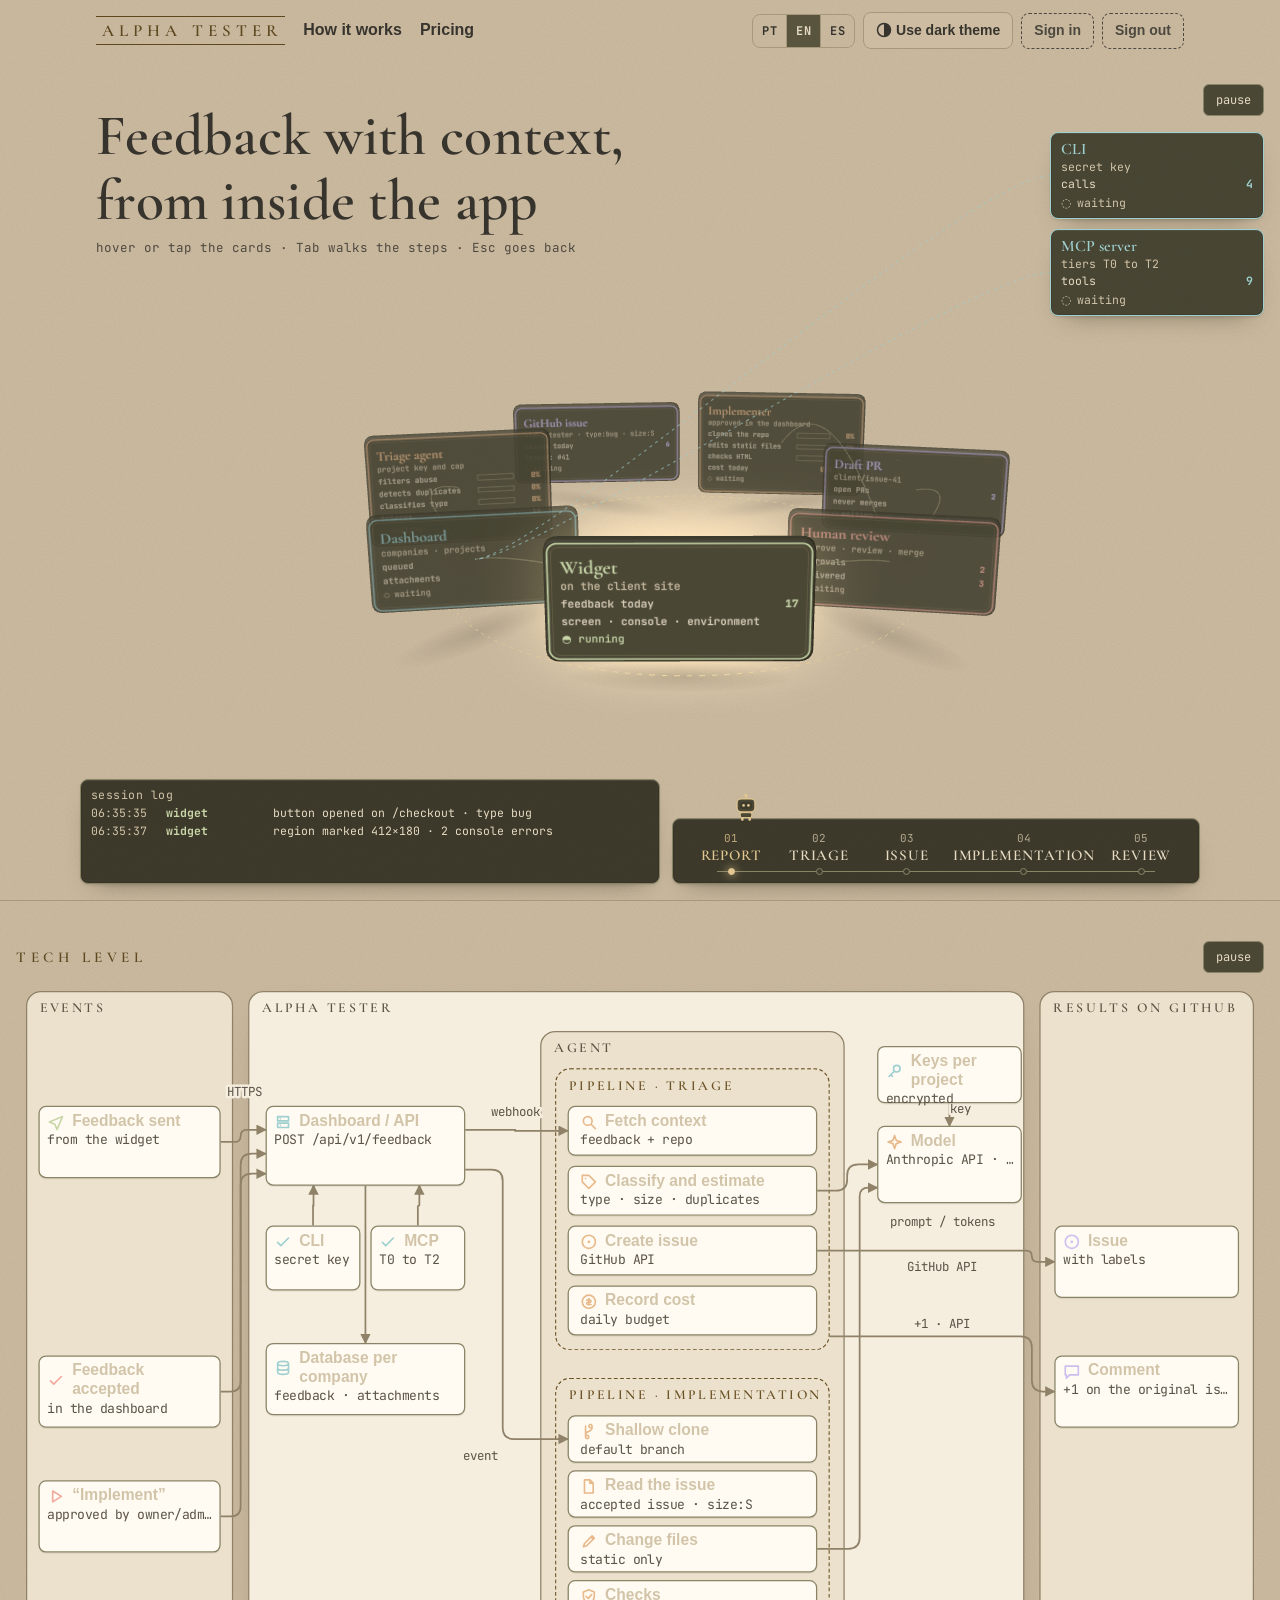
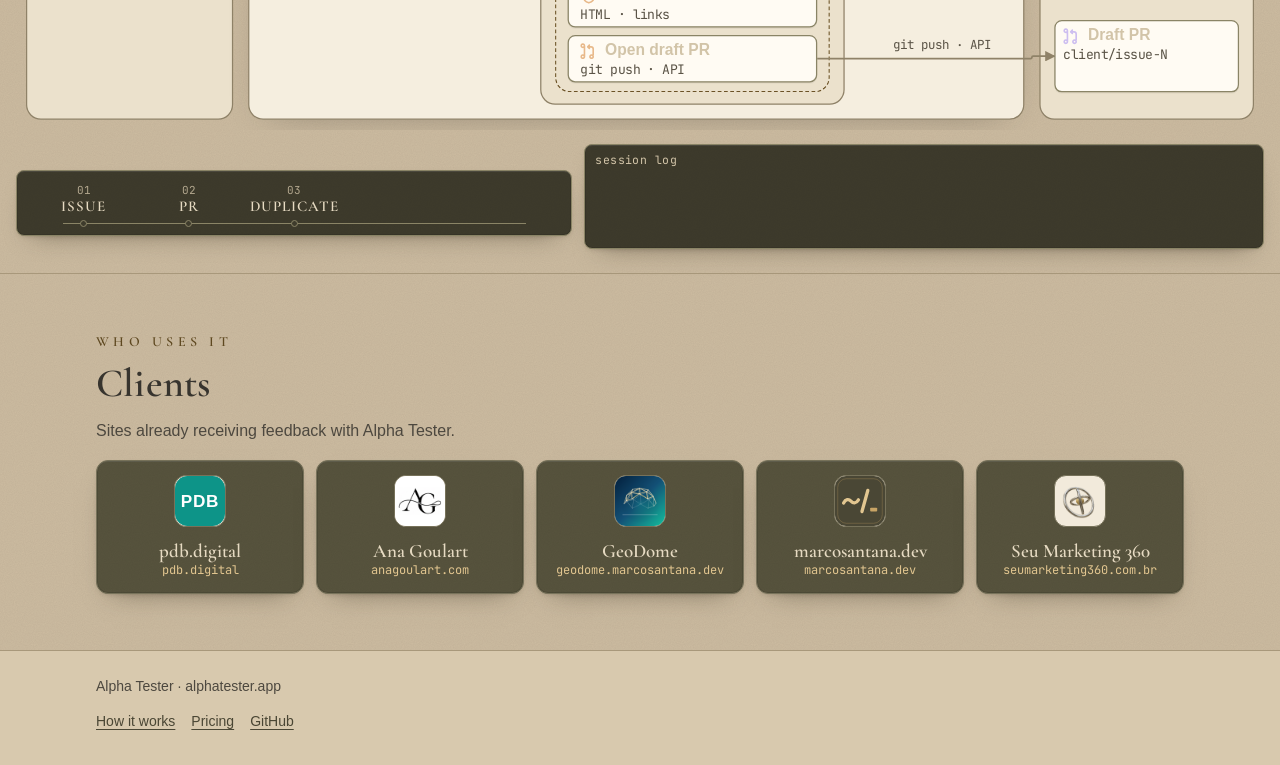
==== commit eb4218d8: "feat(landing): Tech Level as a full-width scene under the session log (#3) A second animation model," ====
--- a/index.html
+++ b/index.html
@@ -34,6 +34,7 @@
 <script src="/assets/theme.js" defer></script>
 <script src="/assets/scenes.js" defer></script>
 <script src="/assets/loop.js" defer></script>
+<script src="/assets/tech.js" defer></script>
 <script type="module" src="/assets/hero3d.js"></script>
 </head>
 <body>
@@ -75,6 +76,21 @@
       <nav class="rail" data-rail aria-label="Etapas do ciclo"></nav>
     </div>
     <div data-caption></div>
+  </section>
+
+  <section class="techlevel" aria-labelledby="tl-title">
+    <div class="wrap">
+      <div class="tl-scene" data-story="tech" data-view="tech">
+        <div class="level-head"><h2 class="level-title" id="tl-title" data-i18n="home.levels.tech">Tech Level</h2><button type="button" class="scene-ctl" data-ctl>pausar</button></div>
+        <div class="story-stage" data-stage></div>
+        <div class="tl-bottom">
+          <div class="rail" role="group" data-rail aria-label="Etapas do ciclo"></div>
+          <div class="story-log" data-log></div>
+        </div>
+        <ul class="proxies" data-proxies></ul>
+        <div data-caption></div>
+      </div>
+    </div>
   </section>
 
   <section id="clientes" class="below" aria-labelledby="clientes-titulo">
--- a/assets/site.css
+++ b/assets/site.css
@@ -1,7 +1,7 @@
 /*
  * Alpha Tester — shared styles for the landing and "Como funciona".
  *
- * Two named palettes, one per theme, sampled from the owner's swatches
+ * Two named palettes, one per theme, sampled from the brand swatches
  * (textured plaster and leather cards with gold serif lettering):
  *
  *   Light  "sage / charcoal / oatmeal": oatmeal surface, charcoal text,
@@ -81,6 +81,15 @@
   --role-github: #CDBEF0;    /* 5.45 */
   --role-human: #F1A99B;     /* 4.85 */
   --scene-gold: #E2C690;     /* 5.67 on panel */
+  /* Tech Level: a flat, light diagram on the page's own surfaces */
+  --tech-lane: #EBE1CC;
+  --tech-platform: #F5EEDF;
+  --tech-node: #FFFBF3;      /* text 12.2, muted 7.4 */
+  --tech-text: #37342E;
+  --tech-muted: #5A5346;     /* 5.34 on lane */
+  --tech-line: #8F8268;
+  --tech-accent: #6B5226;    /* 6.53 on node */
+  --tech-glow: #C8A465;
 }
 
 /* ---- Dark: peacock / tobacco / parchment ---- */
@@ -121,6 +130,14 @@
     --role-github: #CDBEF0;
     --role-human: #F1A99B;
     --scene-gold: #C8A465;     /* 6.21 on panel, 6.72 on bg */
+    --tech-lane: #1E3E44;
+    --tech-platform: #1A3B42;
+    --tech-node: #0F2A30;      /* text 9.49, muted 6.28 */
+    --tech-text: #DFCBA6;
+    --tech-muted: #B8A584;     /* 4.79 on lane */
+    --tech-line: #5B8790;
+    --tech-accent: #C8A465;    /* 6.42 on node */
+    --tech-glow: #E2C690;
   }
 }
 :root[data-theme="dark"] {
@@ -158,6 +175,14 @@
   --role-github: #CDBEF0;
   --role-human: #F1A99B;
   --scene-gold: #C8A465;
+  --tech-lane: #1E3E44;
+  --tech-platform: #1A3B42;
+  --tech-node: #0F2A30;
+  --tech-text: #DFCBA6;
+  --tech-muted: #B8A584;
+  --tech-line: #5B8790;
+  --tech-accent: #C8A465;
+  --tech-glow: #E2C690;
 }
 
 /* ---- Base ---- */
@@ -488,6 +513,111 @@
   .rail { padding: 8px 6px 6px; }
   .rail-label { font-size: 11px; letter-spacing: .04em; }
   .rail-n { display: none; }
+}
+
+/* ---- Two levels under the hero: User Level (3D) and Tech Level (flat) ---- */
+.levels { padding: 40px 0 24px; }
+.levels .wrap { max-width: 1320px; }
+.levels-grid { display: grid; gap: 18px; grid-template-columns: minmax(0, 1fr); }
+@media (min-width: 1000px) { .levels-grid { grid-template-columns: minmax(0, 0.78fr) minmax(0, 1.22fr); } }
+.level {
+  position: relative; min-width: 0; padding: 12px 12px 14px; border-radius: 14px;
+  background: var(--grain), var(--surface-raised); border: 1px solid var(--line); box-shadow: var(--shadow-card);
+}
+.level-head { display: flex; align-items: center; gap: 12px; margin-bottom: 8px; }
+.level-title {
+  margin: 0; margin-right: auto; font: 600 15px/1.2 var(--font-display);
+  letter-spacing: .3em; text-transform: uppercase; color: var(--gold-ink);
+}
+.level .scene-ctl { position: static; }
+.level .story-stage.is-3d { position: relative; height: 470px; border-radius: 10px; overflow: hidden; }
+.level .story-stage.is-tech { position: relative; overflow: hidden; }
+.level .story-log { position: static; margin-top: 10px; }
+.level .rail { position: relative; margin-top: 34px; }
+.proxies { list-style: none; margin: 0; padding: 0; }
+.level .satellites { position: static; width: auto; flex-direction: row; margin-top: 10px; }
+.level .satellites .node { flex: 1 1 0; }
+.level.is-idle .story-stage { opacity: .92; }
+.level .proxies { height: 0; }
+
+/* ---- Tech Level section: full width, under the hero ---- */
+.techlevel { padding: 40px 0 24px; }
+.techlevel .wrap { max-width: 1320px; }
+.tl-scene { position: relative; }
+.tl-scene .story-stage.is-tech { position: relative; overflow: hidden; border-radius: 16px; }
+.tl-bottom { display: grid; gap: 12px; grid-template-columns: minmax(0, 1fr); margin-top: 14px; }
+@media (min-width: 900px) { .tl-bottom { grid-template-columns: minmax(0, 0.9fr) minmax(0, 1.1fr); align-items: start; } }
+.tl-scene .rail { position: relative; margin-top: 26px; }
+.tl-scene .scene-ctl { position: static; }
+
+/* ---- Tech Level: flat architecture diagram (assets/tech.js) ---- */
+.tech-canvas { position: absolute; left: 0; top: 0; transform-origin: 0 0; font-family: var(--font-sans); }
+.tech-edges { position: absolute; left: 0; top: 0; overflow: visible; }
+.tg { position: absolute; border-radius: 12px; }
+.tg-label {
+  position: absolute; left: 10px; top: 6px; font: 600 11px/1.2 var(--font-display);
+  letter-spacing: .2em; text-transform: uppercase; color: var(--tech-muted);
+}
+.tg-lane { background: var(--tech-lane); border: 1px solid var(--tech-line); }
+.tg-platform { background: var(--tech-platform); border: 1.5px solid var(--tech-line); box-shadow: 0 10px 30px -18px rgba(0, 0, 0, .35); }
+.tg-agent { border: 1px solid var(--tech-line); background: var(--tech-lane); }
+.tg-pipeline { border: 1.5px dashed var(--tech-accent); }
+.tg-pipeline .tg-label { color: var(--tech-accent); }
+.tn {
+  position: absolute; z-index: 2; cursor: pointer; padding: 6px 9px; border-radius: 9px;
+  background: var(--tech-node); color: var(--tech-text); border: 1px solid var(--tech-line);
+  border-left: 4px solid var(--role); box-shadow: 0 1px 0 rgba(0, 0, 0, .06);
+  transition: opacity .4s ease, box-shadow .35s ease, border-color .35s ease;
+}
+.tn-head { display: flex; align-items: center; gap: 6px; }
+.tn-title { flex: 1; font: 700 12.5px/1.2 var(--font-sans); overflow: hidden; display: -webkit-box; -webkit-line-clamp: 2; -webkit-box-orient: vertical; }
+.tn-glyph { position: absolute; right: 7px; top: 6px; font: 700 13px/1 var(--font-mono); color: var(--tech-accent); }
+.tn-head { padding-right: 10px; }
+.tn-icon { flex: none; width: 14px; height: 14px; fill: none; stroke: var(--role); stroke-width: 1.5; stroke-linecap: round; stroke-linejoin: round; }
+.tn-tick { position: absolute; right: 6px; top: 6px; width: 15px; height: 15px; display: none; }
+.tn-tick path { fill: none; stroke: var(--tech-accent); stroke-width: 2.2; stroke-linecap: round; stroke-linejoin: round; stroke-dasharray: 1; stroke-dashoffset: 1; }
+.tn.st-done .tn-tick { display: block; }
+.tn.st-done .tn-tick path { animation: tick-draw .45s cubic-bezier(.3, .7, .2, 1) forwards; }
+@keyframes tick-draw { to { stroke-dashoffset: 0; } }
+.tech-card {
+  position: absolute; left: 50%; top: 14px; z-index: 5; transform: translate(-50%, -8px); opacity: 0;
+  padding: 8px 18px; border-radius: 999px; pointer-events: none; white-space: nowrap;
+  font: 600 17px/1.2 var(--font-display); letter-spacing: .06em;
+  color: var(--tech-text); background: var(--tech-node); border: 1px solid var(--tech-glow);
+  box-shadow: 0 8px 24px -12px rgba(0, 0, 0, .45), 0 0 18px -6px var(--tech-glow);
+  transition: opacity .5s ease, transform .5s cubic-bezier(.22, .8, .3, 1);
+}
+.is-switch .tech-card { opacity: 1; transform: translate(-50%, 0); }
+.is-switch .tech-canvas { animation: tech-fade .9s ease; }
+@keyframes tech-fade { 0% { opacity: 1; } 35% { opacity: .55; } 100% { opacity: 1; } }
+.tn-sub { font: 10.5px/1.35 var(--font-mono); color: var(--tech-muted); overflow: hidden; text-overflow: ellipsis; white-space: nowrap; }
+.tn-badge:empty { display: none; }
+.tn-badge { position: absolute; right: 6px; bottom: 4px; font: 700 9.5px var(--font-mono); color: var(--tech-muted); }
+.tn.is-step { padding: 4px 9px; }
+.tn.st-run { border-color: var(--tech-accent); box-shadow: 0 0 0 1px var(--tech-accent), 0 0 16px -4px var(--tech-glow); }
+.tn.st-done { border-color: var(--tech-accent); }
+.tn.st-skip { opacity: .7; border-style: dashed; }
+.tn.st-skip .tn-title { text-decoration: line-through; }
+.tn.is-hover, .tn.is-sel { box-shadow: 0 0 0 1.5px var(--tech-glow), 0 0 18px -4px var(--tech-glow); }
+.is-live .tn:not(.is-lit):not(.is-sel) { opacity: .58; }
+.tech-edge { fill: none; stroke: var(--tech-line); stroke-width: 1.4; transition: opacity .4s ease; }
+.is-live .tech-edge:not(.is-lit) { opacity: .45; }
+.tech-edge.is-lit { stroke: var(--tech-accent); }
+.tech-edge.is-hot { stroke: var(--tech-glow); stroke-width: 2.2; stroke-dasharray: 6 4; animation: tech-flow .6s linear infinite; }
+.tech-edge.is-sel { stroke: var(--tech-glow); stroke-width: 2.2; }
+@keyframes tech-flow { to { stroke-dashoffset: -10; } }
+.tech-hit { fill: none; stroke: transparent; stroke-width: 14; pointer-events: stroke; cursor: pointer; }
+.tech-head { fill: var(--tech-line); }
+.tech-label {
+  font: 10px var(--font-mono); fill: var(--tech-muted);
+  paint-order: stroke; stroke: var(--tech-platform); stroke-width: 4px; stroke-linejoin: round;
+}
+.tech-label.is-lit { fill: var(--tech-accent); }
+.tech-packet { fill: var(--tech-glow); filter: drop-shadow(0 0 4px var(--tech-glow)); }
+@media (prefers-reduced-motion: reduce) {
+  .tech-edge.is-hot, .is-switch .tech-canvas { animation: none; }
+  .tn.st-done .tn-tick path { animation: none; stroke-dashoffset: 0; }
+  .tn, .tech-edge { transition: none; }
 }
 
 /* ---- Flat fallback scene (no WebGL, or reduced motion) ---- */
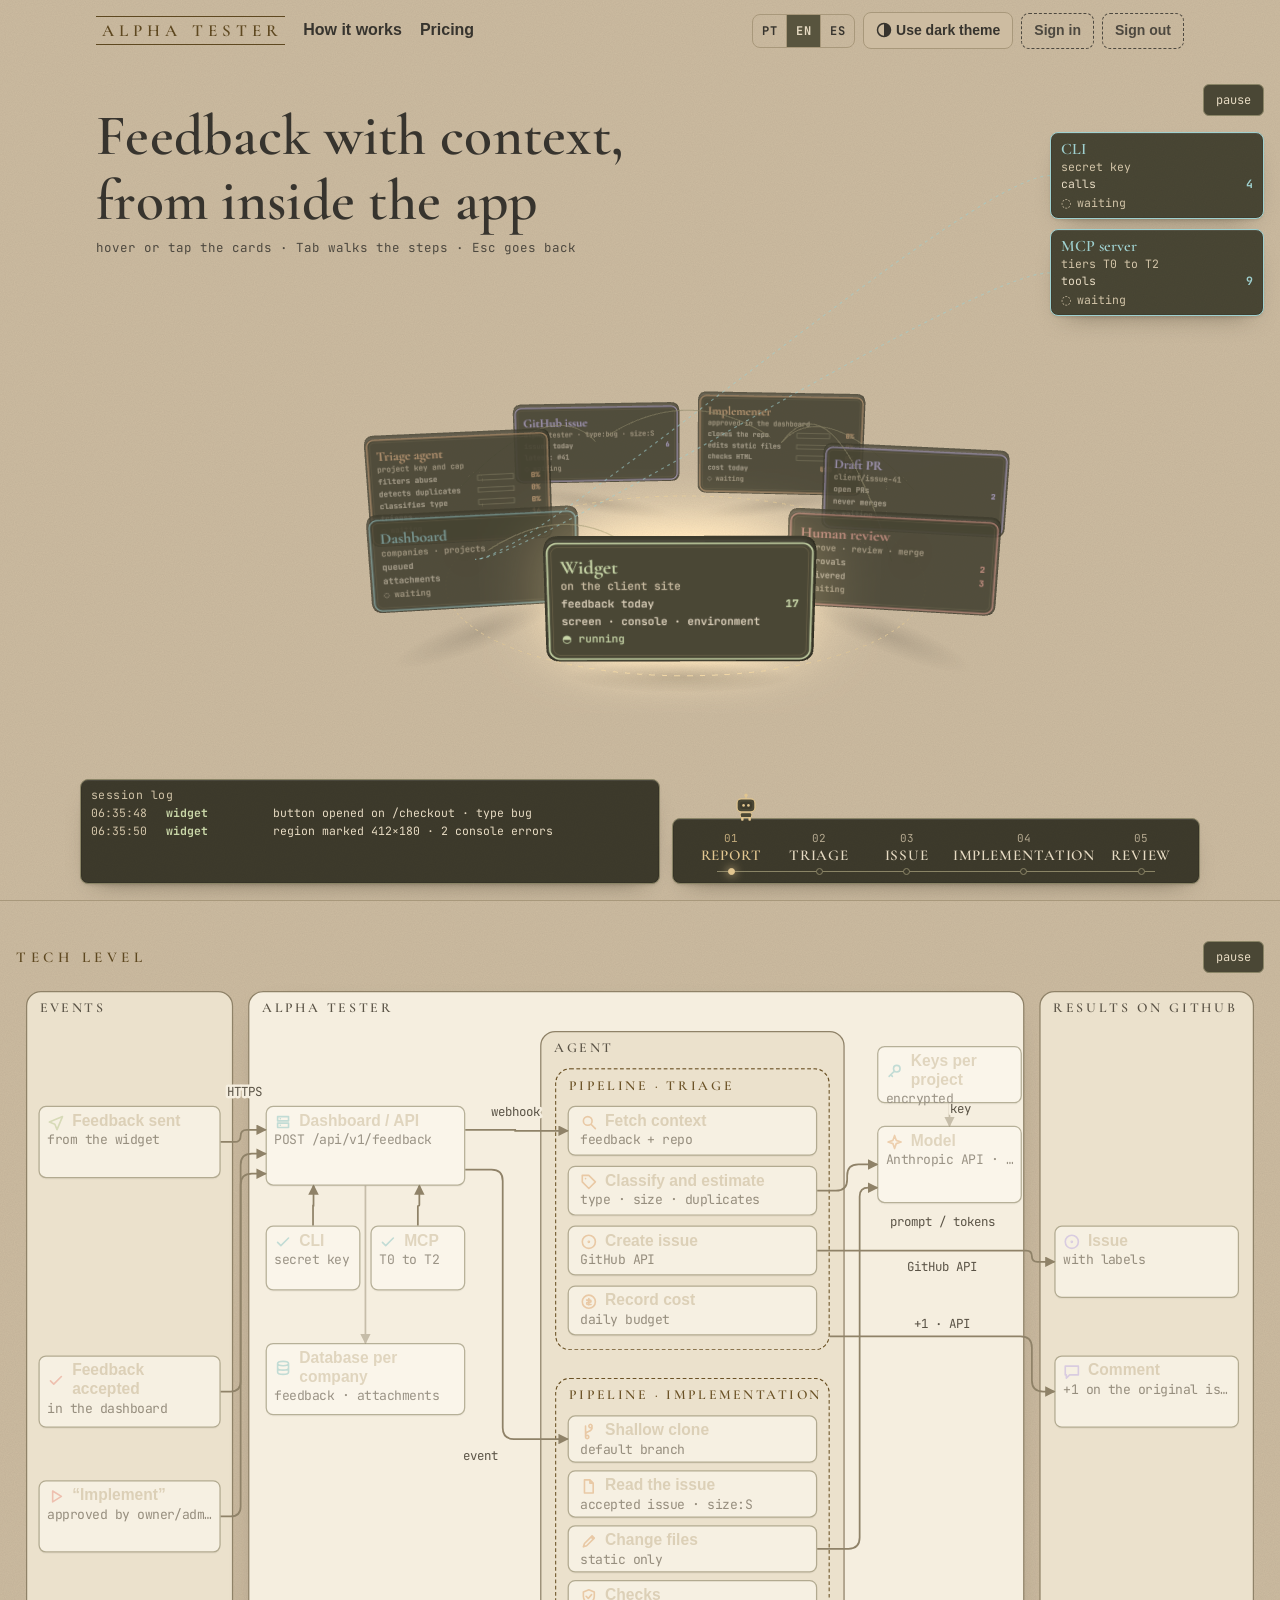
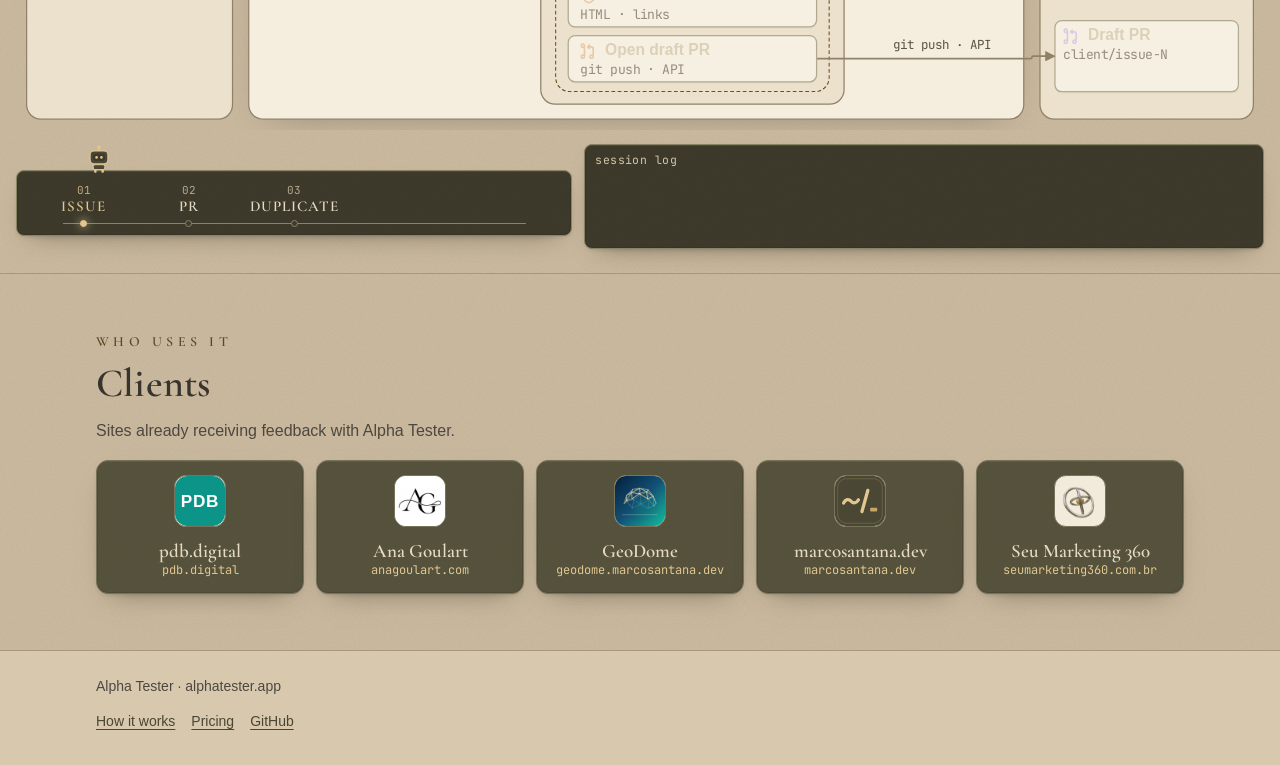
==== commit f57cd7a8: "fix(site): readable, navigable phone layout for the scenes (#3) Below 1100 px the hero is the compac" ====
--- a/index.html
+++ b/index.html
@@ -64,13 +64,12 @@
 
 <main id="conteudo">
   <section class="hero" id="ciclo" aria-labelledby="hero-titulo" data-story="hero" data-view="3d">
-    <div class="story-stage" data-stage></div>
+    <div class="story-stage" data-stage><button type="button" class="scene-ctl" data-ctl>pausar</button></div>
     <div class="hero-copy">
       <h1 id="hero-titulo" data-i18n="home.h1">Feedback com contexto, de dentro do app</h1>
-      <p class="hero-hint" data-i18n="home.hint">passe o mouse ou toque nos cartões · Tab percorre as etapas · Esc volta</p>
+      <p class="hero-hint"><span class="hint-mouse" data-i18n="home.hint">passe o mouse ou toque nos cartões · Tab percorre as etapas · Esc volta</span><span class="hint-touch" data-i18n="home.hintTouch">toque num cartão para ler · deslize para mudar de etapa</span></p>
     </div>
     <ul class="proxies" data-proxies></ul>
-    <button type="button" class="scene-ctl" data-ctl>pausar</button>
     <div class="hero-dock">
       <div class="story-log" data-log></div>
       <nav class="rail" data-rail aria-label="Etapas do ciclo"></nav>
--- a/assets/site.css
+++ b/assets/site.css
@@ -485,35 +485,59 @@
   .hero-copy { padding-top: 104px; }
   .hero-copy h1 { font-size: 3.6rem; }
 }
-@media (max-width: 899px) {
-  .satellites { left: 8px; right: 8px; top: auto; bottom: 196px; width: auto; flex-direction: row; }
-  .satellites .node { flex: 1 1 0; font-size: 10.5px; padding: 5px 8px; }
-  .satellites .node-title { font-size: 14px; }
-  .satellites .node .m-row, .satellites .node-sub { display: none; }
-}
-@media (max-width: 699px) {
+@media (max-width: 767px) {
+  /* header: everything reachable with a thumb */
   .site-header .wrap { gap: 6px 12px; padding-top: 8px; padding-bottom: 8px; }
   .brand { font-size: 14px; letter-spacing: .22em; }
-  .site-nav { gap: 2px 14px; font-size: 15px; }
-  .header-actions .btn.small { min-height: 32px; padding: 4px 10px; font-size: 13px; }
-  .theme-toggle { min-height: 32px; padding: 4px 8px; }
+  .site-nav { gap: 0 16px; font-size: 16px; }
+  .site-nav a { display: inline-flex; align-items: center; min-height: 44px; }
+  .lang-switch button { min-height: 44px; min-width: 44px; }
+  .theme-toggle { min-height: 44px; min-width: 44px; padding: 4px 10px; }
+  .header-actions { gap: 6px; }
+  .header-actions .btn.small { min-height: 44px; padding: 4px 9px; font-size: 14px; }
+  .brand { display: inline-flex; align-items: center; min-height: 44px; }
+  .site-footer nav a { display: inline-flex; align-items: center; min-height: 44px; }
+  .scene-ctl, .scard-ctl { min-height: 44px; padding: 6px 14px; }
+  .is-window .tech-label { display: none; }
   .theme-toggle [data-theme-label] {
     position: absolute; width: 1px; height: 1px; overflow: hidden; clip: rect(0 0 0 0); white-space: nowrap;
   }
-  .hero-copy { padding-top: 128px; }
+  .site-header.is-over { position: relative; }
+
+}
+/* phones and tablets: the hero is the compact rendering (the full 3D carousel needs 1100 px) */
+@media (max-width: 1099px) {
+  .site-header.is-over { position: relative; }
+  /* the hero becomes the compact rendering: title, the scene, satellites, rail, log */
+  .hero { min-height: 0; display: flex; flex-direction: column; overflow: visible; padding: 0 0 12px; }
+  .hero-copy { order: -1; width: 100%; max-width: none; margin: 0; padding: 16px 16px 10px; }
   .hero-copy h1 { font-size: 2rem; }
-  .hero-hint { font-size: 11px; }
-  .scene-ctl { top: auto; bottom: 256px; right: 8px; }
-  .hero-dock { grid-template-columns: 1fr; gap: 6px; bottom: 8px; width: calc(100% - 16px); }
-  .story-log { order: 2; font-size: 10.5px; padding: 4px 8px 6px; }
-  .log-list { min-height: 3.1em; }
-  .log-list li { grid-template-columns: 6.6em minmax(0, 1fr); }
+  .hero-hint { font-size: 13px; }
+  .hero.is-3d .story-stage {
+    position: relative; inset: auto; order: 0; height: min(50vh, 430px); min-height: 330px; margin: 0 8px;
+    border-radius: 14px; overflow: hidden; background: var(--grain), var(--surface-raised); border: 1px solid var(--line);
+  }
+  .hero .scene-ctl { top: 10px; right: 10px; min-height: 44px; padding: 6px 16px; font-size: 14px; }
+  .hero .satellites { position: static; order: 2; width: auto; margin: 8px 8px 0; flex-direction: row; gap: 8px; }
+  .satellites .node { flex: 1 1 0; min-height: 44px; font-size: 13px; padding: 6px 10px; }
+  .satellites .node-title { font-size: 17px; }
+  .satellites .node .m-row, .satellites .node-sub { display: none; }
+  .hero .sat-leaders { display: none; }
+  .hero-dock { position: static; order: 3; transform: none; width: auto; align-self: stretch; margin: 8px 8px 0; display: flex; flex-direction: column; gap: 8px; }
+  .hero-dock > * { width: 100%; }
+  .hero .rail { order: 1; }
+  .hero .story-log { order: 2; }
+  .story-log { font-size: 13px; padding: 6px 10px 8px; }
+  .log-list { min-height: 0; max-height: calc(3 * 1.55em); overflow-y: auto; overscroll-behavior: contain; }
+  .log-list li { grid-template-columns: 7.5em minmax(0, 1fr); }
   .log-list li .log-t { display: none; }
-  .log-list li:nth-last-child(n + 3) { display: none; }
-  .rail { padding: 8px 6px 6px; }
-  .rail-label { font-size: 11px; letter-spacing: .04em; }
+  .rail { padding: 8px 4px 6px; }
+  .rail-label { font-size: 12px; letter-spacing: .03em; }
   .rail-n { display: none; }
-}
+  .hero .proxies { height: 0; }
+}
+@media (hover: none) { .hint-mouse { display: none; } }
+@media (hover: hover) { .hint-touch { display: none; } }
 
 /* ---- Two levels under the hero: User Level (3D) and Tech Level (flat) ---- */
 .levels { padding: 40px 0 24px; }
@@ -545,6 +569,7 @@
 .techlevel .wrap { max-width: 1320px; }
 .tl-scene { position: relative; }
 .tl-scene .story-stage.is-tech { position: relative; overflow: hidden; border-radius: 16px; }
+.story-stage.is-tech.is-window .tech-canvas { transition: transform .9s cubic-bezier(.45, 0, .2, 1); }
 .tl-bottom { display: grid; gap: 12px; grid-template-columns: minmax(0, 1fr); margin-top: 14px; }
 @media (min-width: 900px) { .tl-bottom { grid-template-columns: minmax(0, 0.9fr) minmax(0, 1.1fr); align-items: start; } }
 .tl-scene .rail { position: relative; margin-top: 26px; }
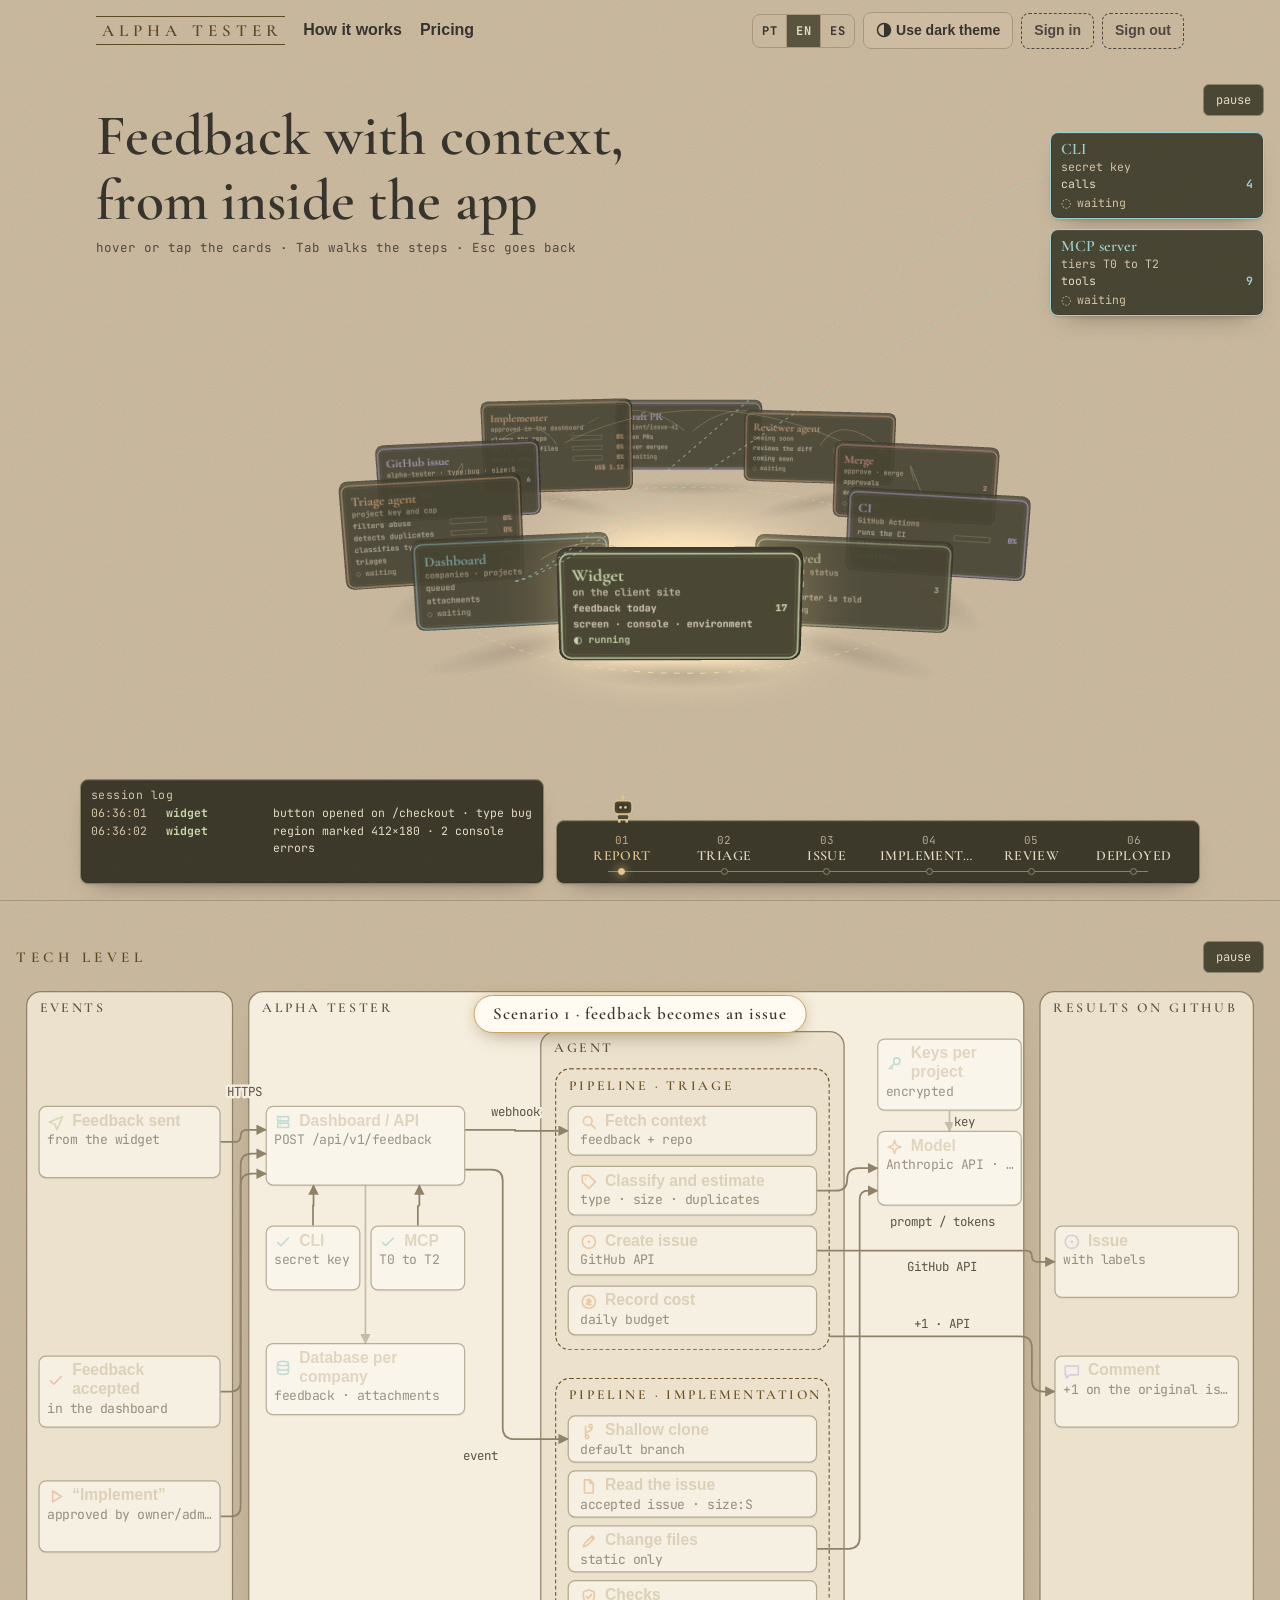
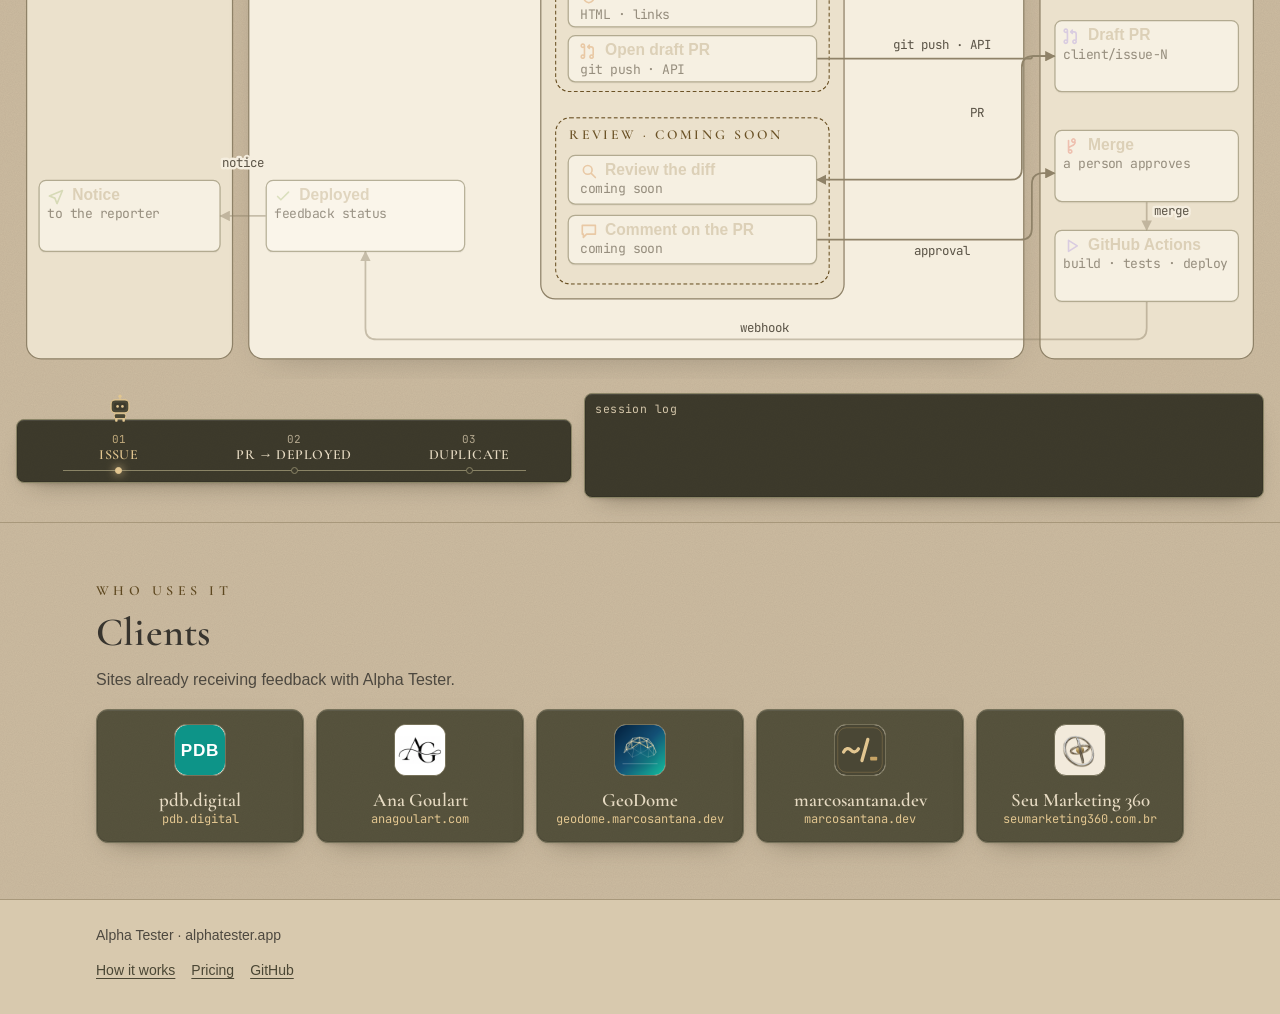
==== commit c2e1dffa: "Load the feedback widget from the dashboard origin; drop the apps link The widget script now comes f" ====
--- a/index.html
+++ b/index.html
@@ -149,7 +149,7 @@
     } catch (e) { /* storage unavailable: the widget stays hidden */ }
     if (!on) return;
     var s = document.createElement("script");
-    s.src = "https://apps.alphatester.app/teste/alpha-tester.umd.js";
+    s.src = "https://dev.alphatester.app/sdk/v1/alpha-tester.umd.js";
     s.onload = function () {
       if (!window.AlphaTester) return;
       AlphaTester.init({
--- a/assets/site.css
+++ b/assets/site.css
@@ -380,7 +380,7 @@
 .hero-dock {
   position: absolute; z-index: 3; left: 50%; bottom: 16px; transform: translateX(-50%);
   width: min(1120px, calc(100% - 32px));
-  display: grid; grid-template-columns: minmax(0, 1.1fr) minmax(0, 1fr); gap: 12px; align-items: end;
+  display: grid; grid-template-columns: minmax(0, 0.9fr) minmax(0, 1.25fr); gap: 12px; align-items: end;
 }
 .story-log {
   font: 11.5px/1.55 var(--font-mono); color: var(--term-text);
@@ -405,7 +405,7 @@
   box-shadow: var(--shadow-card); font-family: var(--font-mono);
 }
 .rail-steps {
-  list-style: none; margin: 0; padding: 0; display: grid; grid-template-columns: repeat(5, 1fr);
+  list-style: none; margin: 0; padding: 0; display: grid; grid-template-columns: repeat(var(--n, 5), minmax(0, 1fr));
   position: relative;
 }
 .rail-steps::before {
@@ -422,7 +422,7 @@
   transition: background .4s ease, border-color .4s ease, box-shadow .4s ease;
 }
 .rail-n { opacity: .8; }
-.rail-label { font-family: var(--font-display); font-size: 15px; font-weight: 600; letter-spacing: .06em; text-transform: uppercase; color: var(--term-text); }
+.rail-label { max-width: 100%; overflow: hidden; text-overflow: ellipsis; white-space: nowrap; font-family: var(--font-display); font-size: 14px; font-weight: 600; letter-spacing: .03em; text-transform: uppercase; color: var(--term-text); }
 .rail-btn.is-past::after { background: var(--term-line); }
 .rail-btn.is-on .rail-label, .rail-btn.is-on .rail-n { color: var(--scene-gold); }
 .rail-btn.is-on::after { background: var(--scene-gold); border-color: var(--scene-gold); box-shadow: 0 0 10px var(--scene-gold); }
@@ -431,7 +431,7 @@
 
 /* the tester bot walking along the rail */
 .bot {
-  position: absolute; left: 14px; top: -26px; width: 26px; height: 28px; opacity: 0;
+  position: absolute; left: 0; top: -26px; width: 26px; height: 28px; opacity: 0;
   transition: transform .9s cubic-bezier(.45, 0, .2, 1), opacity .4s ease; pointer-events: none;
 }
 .bot.is-shown { opacity: 1; }
@@ -622,11 +622,14 @@
 .tn.st-run { border-color: var(--tech-accent); box-shadow: 0 0 0 1px var(--tech-accent), 0 0 16px -4px var(--tech-glow); }
 .tn.st-done { border-color: var(--tech-accent); }
 .tn.st-skip { opacity: .7; border-style: dashed; }
+.tn.is-later { border-style: dashed; }
+.tg.is-dim { opacity: .55; }
 .tn.st-skip .tn-title { text-decoration: line-through; }
 .tn.is-hover, .tn.is-sel { box-shadow: 0 0 0 1.5px var(--tech-glow), 0 0 18px -4px var(--tech-glow); }
 .is-live .tn:not(.is-lit):not(.is-sel) { opacity: .58; }
 .tech-edge { fill: none; stroke: var(--tech-line); stroke-width: 1.4; transition: opacity .4s ease; }
 .is-live .tech-edge:not(.is-lit) { opacity: .45; }
+.tech-edge.is-dashed { stroke-dasharray: 5 4; }
 .tech-edge.is-lit { stroke: var(--tech-accent); }
 .tech-edge.is-hot { stroke: var(--tech-glow); stroke-width: 2.2; stroke-dasharray: 6 4; animation: tech-flow .6s linear infinite; }
 .tech-edge.is-sel { stroke: var(--tech-glow); stroke-width: 2.2; }
@@ -735,6 +738,18 @@
 .plan-cta { margin-top: auto; align-self: flex-start; }
 .credits h3 { margin-bottom: 8px; color: var(--on-card); }
 .below { padding: 56px 0; }
+
+/* ---- MCP page (unlisted): intro and the two text columns ---- */
+.mcp-page { padding-bottom: 72px; }
+.mcp-intro { padding: 40px 0 8px; }
+.mcp-intro h1 { margin-bottom: 6px; }
+.mcp-cols > * { min-width: 0; }
+.mcp-cols h3 { color: var(--on-card); }
+.mcp-cols ul { padding-left: 20px; margin: 0 0 14px; }
+.mcp-cols li { margin: 4px 0; }
+.mcp-cols pre { margin: 0 0 12px; padding: 10px 12px; overflow-x: auto; border-radius: 8px; background: var(--term-bg); color: var(--term-text); }
+.mcp-cols pre code { background: transparent; padding: 0; color: inherit; white-space: pre-wrap; overflow-wrap: anywhere; }
+.mcp-note { margin-top: 18px; }
 
 /* ---- Como funciona: one live card per step ---- */
 .como { padding-bottom: 96px; }
